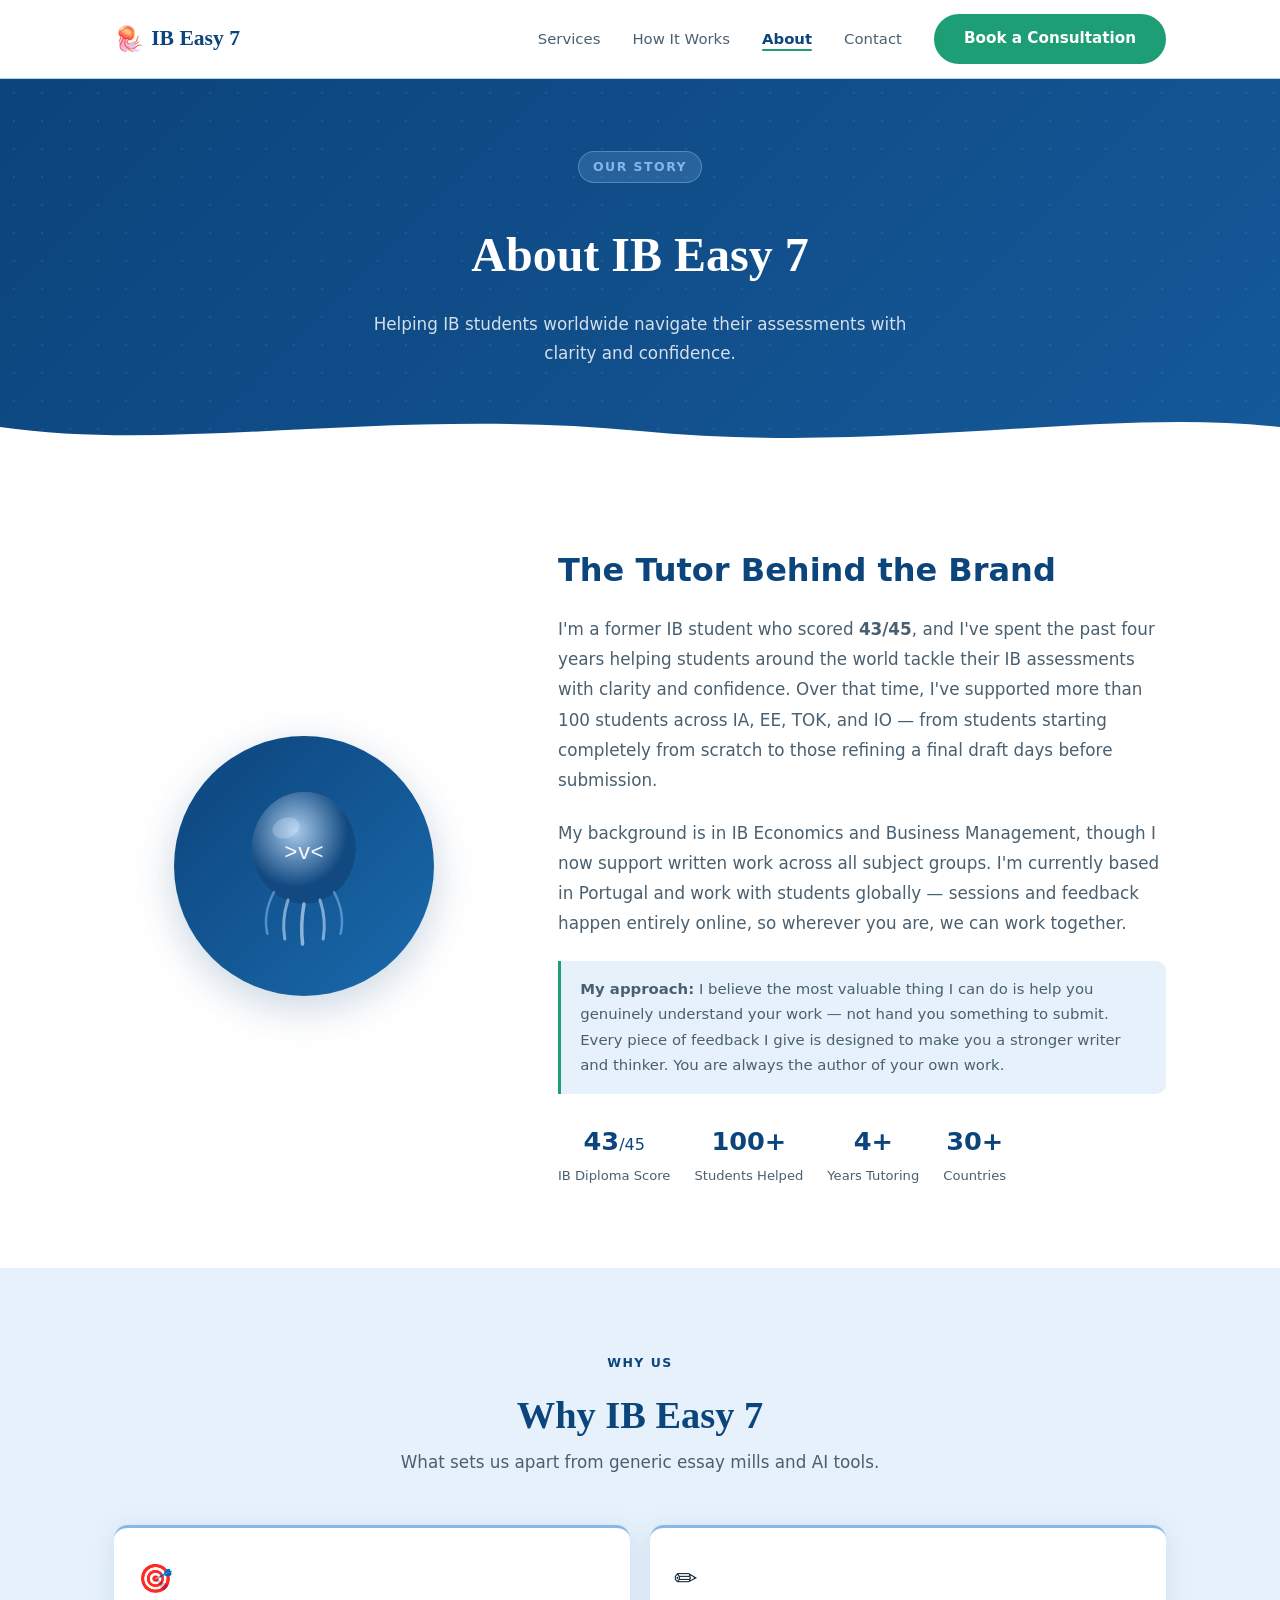
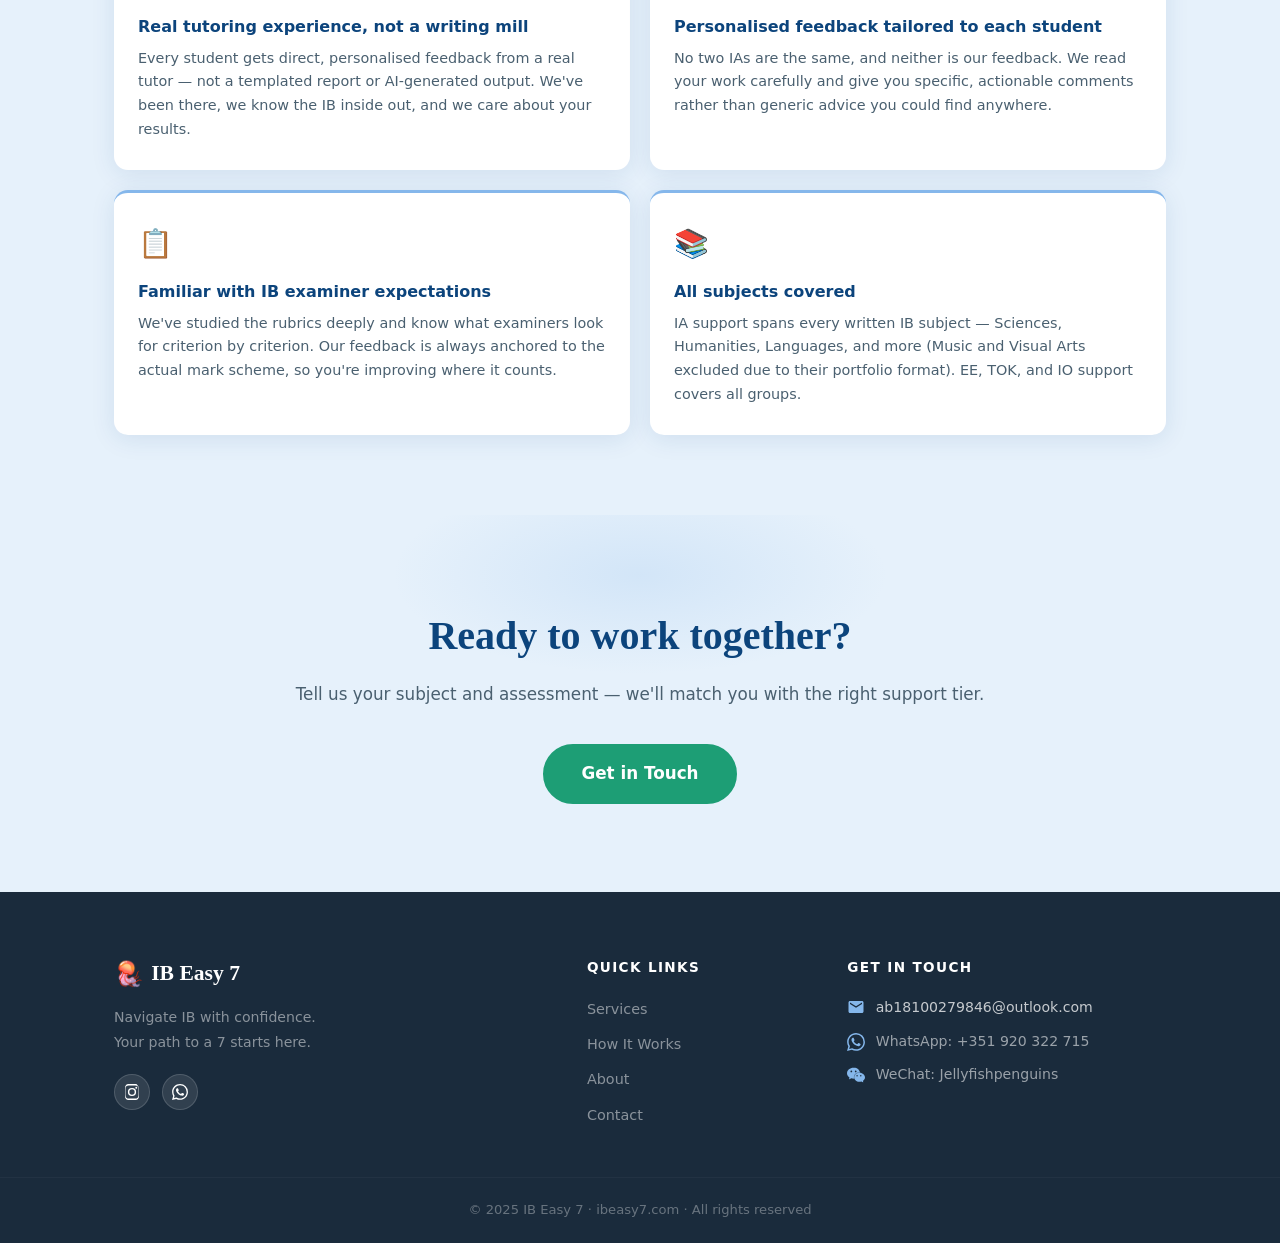
==== about.html @ 67f8b395 "Add About and Contact pages with real contact details across all pages - Create about.html: animated" ====
<!DOCTYPE html>
<html lang="en">
<head>
  <meta charset="UTF-8" />
  <meta name="viewport" content="width=device-width, initial-scale=1.0" />
  <meta name="description" content="About IB Easy 7 — meet the tutor behind the brand. 4+ years of IB tutoring experience, 100+ students helped, based in Portugal, working globally." />
  <title>About — IB Easy 7</title>
  <link rel="stylesheet" href="css/style.css" />
</head>
<body>

  <!-- NAVBAR -->
  <nav class="navbar" aria-label="Main navigation">
    <div class="container nav-inner">
      <a href="index.html" class="logo" aria-label="IB Easy 7 home">
        <span class="logo-jelly" aria-hidden="true">🪼</span>
        IB Easy 7
      </a>
      <button class="nav-toggle" aria-label="Toggle navigation" aria-expanded="false">
        <span></span><span></span><span></span>
      </button>
      <ul class="nav-links" role="list">
        <li><a href="services.html">Services</a></li>
        <li><a href="index.html#how-it-works">How It Works</a></li>
        <li><a href="about.html" class="nav-active" aria-current="page">About</a></li>
        <li><a href="contact.html">Contact</a></li>
        <li><a href="contact.html" class="btn btn-primary">Book a Consultation</a></li>
      </ul>
    </div>
  </nav>


  <!-- PAGE HERO -->
  <section class="page-hero">
    <div class="container">
      <span class="hero-eyebrow">Our Story</span>
      <h1>About IB Easy 7</h1>
      <p class="page-hero-sub">Helping IB students worldwide navigate their assessments with clarity and confidence.</p>
    </div>
    <div class="wave-divider" aria-hidden="true">
      <div class="wave-track wave-track-1">
        <svg viewBox="0 0 2880 60" preserveAspectRatio="none" xmlns="http://www.w3.org/2000/svg">
          <path d="M0,30 C240,55 480,5 720,30 C960,55 1200,5 1440,30 C1680,55 1920,5 2160,30 C2400,55 2640,5 2880,30 L2880,60 L0,60 Z"
                fill="rgba(255,255,255,0.45)"/>
        </svg>
      </div>
      <div class="wave-track wave-track-2">
        <svg viewBox="0 0 2880 60" preserveAspectRatio="none" xmlns="http://www.w3.org/2000/svg">
          <path d="M0,22 C200,48 440,2 720,26 C1000,50 1240,2 1440,22 C1640,44 1880,2 2160,26 C2440,50 2680,2 2880,22 L2880,60 L0,60 Z"
                fill="#ffffff"/>
        </svg>
      </div>
    </div>
  </section>


  <main>

    <!-- INTRO -->
    <section class="about-intro" aria-labelledby="intro-heading">
      <div class="container about-intro-inner">

        <!-- Mascot visual -->
        <div class="about-mascot">
          <div class="mascot-frame" aria-hidden="true">
            <svg viewBox="0 0 160 180" xmlns="http://www.w3.org/2000/svg" width="160" height="180">
              <!-- Bell -->
              <ellipse cx="80" cy="72" rx="52" ry="56" fill="rgba(255,255,255,0.18)"/>
              <ellipse cx="80" cy="72" rx="52" ry="56" fill="url(#jbg)" opacity="0.9"/>
              <defs>
                <radialGradient id="jbg" cx="42%" cy="35%">
                  <stop offset="0%" stop-color="#B5D4F4"/>
                  <stop offset="100%" stop-color="#0C447C"/>
                </radialGradient>
              </defs>
              <!-- Shimmer -->
              <ellipse cx="62" cy="52" rx="14" ry="10" fill="rgba(255,255,255,0.22)" transform="rotate(-20,62,52)"/>
              <!-- Face: >v< -->
              <text x="80" y="83" text-anchor="middle" font-size="22" font-family="monospace" fill="white" opacity="0.95">&gt;v&lt;</text>
              <!-- Tentacles group -->
              <g opacity="0.82">
                <!-- Centre -->
                <path d="M80,128 Q78,148 82,168" stroke="rgba(181,212,244,0.9)" stroke-width="3.5" fill="none" stroke-linecap="round">
                  <animateTransform attributeName="transform" type="rotate" values="-6 80 128;6 80 128;-6 80 128" dur="3.2s" repeatCount="indefinite"/>
                </path>
                <!-- Left inner -->
                <path d="M64,124 Q58,144 62,163" stroke="rgba(181,212,244,0.8)" stroke-width="3" fill="none" stroke-linecap="round">
                  <animateTransform attributeName="transform" type="rotate" values="-8 64 124;5 64 124;-8 64 124" dur="2.8s" repeatCount="indefinite"/>
                </path>
                <!-- Left outer -->
                <path d="M50,116 Q40,138 46,158" stroke="rgba(133,183,235,0.7)" stroke-width="2.5" fill="none" stroke-linecap="round">
                  <animateTransform attributeName="transform" type="rotate" values="-10 50 116;4 50 116;-10 50 116" dur="3.6s" repeatCount="indefinite"/>
                </path>
                <!-- Right inner -->
                <path d="M96,124 Q102,144 98,163" stroke="rgba(181,212,244,0.8)" stroke-width="3" fill="none" stroke-linecap="round">
                  <animateTransform attributeName="transform" type="rotate" values="8 96 124;-5 96 124;8 96 124" dur="2.8s" repeatCount="indefinite"/>
                </path>
                <!-- Right outer -->
                <path d="M110,116 Q120,138 114,158" stroke="rgba(133,183,235,0.7)" stroke-width="2.5" fill="none" stroke-linecap="round">
                  <animateTransform attributeName="transform" type="rotate" values="10 110 116;-4 110 116;10 110 116" dur="3.6s" repeatCount="indefinite"/>
                </path>
              </g>
            </svg>
          </div>
        </div>

        <!-- Text side -->
        <div class="about-text">
          <h2 id="intro-heading">The Tutor Behind the Brand</h2>
          <p class="lead-text">
            I'm a former IB student who scored <strong>43/45</strong>, and I've spent the past four years helping students
            around the world tackle their IB assessments with clarity and confidence. Over that time, I've supported
            more than 100 students across IA, EE, TOK, and IO — from students starting completely from scratch to
            those refining a final draft days before submission.
          </p>
          <p class="lead-text">
            My background is in IB Economics and Business Management, though I now support written work across all
            subject groups. I'm currently based in Portugal and work with students globally — sessions and feedback
            happen entirely online, so wherever you are, we can work together.
          </p>
          <div class="integrity-callout">
            <strong>My approach:</strong> I believe the most valuable thing I can do is help you genuinely
            understand your work — not hand you something to submit. Every piece of feedback I give is designed
            to make you a stronger writer and thinker. You are always the author of your own work.
          </div>

          <div class="about-stats-row">
            <div class="about-stat">
              <span class="about-stat-num">43<span style="font-size:1rem;font-weight:500;">/45</span></span>
              <span class="about-stat-label">IB Diploma Score</span>
            </div>
            <div class="about-stat">
              <span class="about-stat-num">100+</span>
              <span class="about-stat-label">Students Helped</span>
            </div>
            <div class="about-stat">
              <span class="about-stat-num">4+</span>
              <span class="about-stat-label">Years Tutoring</span>
            </div>
            <div class="about-stat">
              <span class="about-stat-num">30+</span>
              <span class="about-stat-label">Countries</span>
            </div>
          </div>
        </div>

      </div>
    </section>


    <!-- WHY IB EASY 7 -->
    <section class="about-values" aria-labelledby="values-heading">
      <div class="container">
        <div class="section-header">
          <span class="section-tag">Why Us</span>
          <h2 class="section-title" id="values-heading">Why IB Easy 7</h2>
          <p class="section-sub">What sets us apart from generic essay mills and AI tools.</p>
        </div>

        <div class="value-cards">

          <div class="value-card">
            <span class="value-card-icon" aria-hidden="true">🎯</span>
            <h3>Real tutoring experience, not a writing mill</h3>
            <p>Every student gets direct, personalised feedback from a real tutor — not a templated report or
               AI-generated output. We've been there, we know the IB inside out, and we care about your results.</p>
          </div>

          <div class="value-card">
            <span class="value-card-icon" aria-hidden="true">✏️</span>
            <h3>Personalised feedback tailored to each student</h3>
            <p>No two IAs are the same, and neither is our feedback. We read your work carefully and give you
               specific, actionable comments rather than generic advice you could find anywhere.</p>
          </div>

          <div class="value-card">
            <span class="value-card-icon" aria-hidden="true">📋</span>
            <h3>Familiar with IB examiner expectations</h3>
            <p>We've studied the rubrics deeply and know what examiners look for criterion by criterion.
               Our feedback is always anchored to the actual mark scheme, so you're improving where it counts.</p>
          </div>

          <div class="value-card">
            <span class="value-card-icon" aria-hidden="true">📚</span>
            <h3>All subjects covered</h3>
            <p>IA support spans every written IB subject — Sciences, Humanities, Languages, and more (Music and
               Visual Arts excluded due to their portfolio format). EE, TOK, and IO support covers all groups.</p>
          </div>

        </div>
      </div>
    </section>


    <!-- CTA -->
    <section class="cta-section" aria-labelledby="cta-about-heading">
      <div class="container cta-inner">
        <h2 id="cta-about-heading">Ready to work together?</h2>
        <p>Tell us your subject and assessment — we'll match you with the right support tier.</p>
        <a href="contact.html" class="btn btn-primary btn-lg">Get in Touch</a>
      </div>
    </section>

  </main>


  <!-- FOOTER -->
  <footer class="footer" aria-label="Footer">
    <div class="footer-main">
      <div class="container footer-inner">

        <div class="footer-brand">
          <a href="index.html" class="logo">
            <span class="logo-jelly" aria-hidden="true">🪼</span> IB Easy 7
          </a>
          <p>Navigate IB with confidence.<br>Your path to a 7 starts here.</p>
          <div class="social-links" aria-label="Social media links">
            <a href="https://instagram.com/ibeasy7" class="social-link" aria-label="Instagram" target="_blank" rel="noopener">
              <svg viewBox="0 0 24 24" xmlns="http://www.w3.org/2000/svg" aria-hidden="true"><path d="M12 2.163c3.204 0 3.584.012 4.85.07 1.366.062 2.633.326 3.608 1.301.975.975 1.24 2.242 1.301 3.608.058 1.265.069 1.645.069 4.849s-.012 3.584-.07 4.85c-.062 1.366-.326 2.633-1.301 3.608-.975.975-2.242 1.24-3.608 1.301-1.265.058-1.645.069-4.849.069s-3.584-.012-4.85-.07c-1.366-.062-2.633-.326-3.608-1.301-.975-.975-1.24-2.242-1.301-3.608C2.175 15.584 2.163 15.204 2.163 12s.012-3.584.07-4.85c.062-1.366.326-2.633 1.301-3.608C4.509 2.567 5.776 2.302 7.142 2.24 8.408 2.182 8.788 2.163 12 2.163zm0-2.163c-3.259 0-3.667.014-4.947.072-1.52.069-2.877.385-3.98 1.487C1.97 2.661 1.654 4.018 1.585 5.538 1.527 6.818 1.513 7.226 1.513 12s.014 5.182.072 6.462c.069 1.52.385 2.877 1.487 3.98 1.103 1.102 2.46 1.418 3.98 1.487 1.28.058 1.688.072 4.948.072s3.667-.014 4.947-.072c1.52-.069 2.877-.385 3.98-1.487 1.102-1.103 1.418-2.46 1.487-3.98.058-1.28.072-1.688.072-4.948s-.014-5.182-.072-6.462c-.069-1.52-.385-2.877-1.487-3.98C19.824.457 18.467.141 16.947.072 15.667.014 15.259 0 12 0zm0 5.838a6.162 6.162 0 1 0 0 12.324 6.162 6.162 0 0 0 0-12.324zM12 16a4 4 0 1 1 0-8 4 4 0 0 1 0 8zm6.406-11.845a1.44 1.44 0 1 0 0 2.881 1.44 1.44 0 0 0 0-2.881z"/></svg>
            </a>
            <a href="https://wa.me/351920322715" class="social-link" aria-label="WhatsApp" target="_blank" rel="noopener">
              <svg viewBox="0 0 24 24" xmlns="http://www.w3.org/2000/svg" aria-hidden="true"><path d="M17.472 14.382c-.297-.149-1.758-.867-2.03-.967-.273-.099-.471-.148-.67.15-.197.297-.767.966-.94 1.164-.173.199-.347.223-.644.075-.297-.15-1.255-.463-2.39-1.475-.883-.788-1.48-1.761-1.653-2.059-.173-.297-.018-.458.13-.606.134-.133.298-.347.446-.52.149-.174.198-.298.298-.497.099-.198.05-.371-.025-.52-.075-.149-.669-1.612-.916-2.207-.242-.579-.487-.5-.669-.51-.173-.008-.371-.01-.57-.01-.198 0-.52.074-.792.372-.272.297-1.04 1.016-1.04 2.479 0 1.462 1.065 2.875 1.213 3.074.149.198 2.096 3.2 5.077 4.487.709.306 1.262.489 1.694.625.712.227 1.36.195 1.871.118.571-.085 1.758-.719 2.006-1.413.248-.694.248-1.289.173-1.413-.074-.124-.272-.198-.57-.347m-5.421 7.403h-.004a9.87 9.87 0 0 1-5.031-1.378l-.361-.214-3.741.982.998-3.648-.235-.374a9.86 9.86 0 0 1-1.51-5.26c.001-5.45 4.436-9.884 9.888-9.884 2.64 0 5.122 1.03 6.988 2.898a9.825 9.825 0 0 1 2.893 6.994c-.003 5.45-4.437 9.884-9.885 9.884m8.413-18.297A11.815 11.815 0 0 0 12.05 0C5.495 0 .16 5.335.157 11.892c0 2.096.547 4.142 1.588 5.945L.057 24l6.305-1.654a11.882 11.882 0 0 0 5.683 1.448h.005c6.554 0 11.89-5.335 11.893-11.893a11.821 11.821 0 0 0-3.48-8.413z"/></svg>
            </a>
          </div>
        </div>

        <div class="footer-col">
          <h4>Quick Links</h4>
          <ul class="footer-links-col">
            <li><a href="services.html">Services</a></li>
            <li><a href="index.html#how-it-works">How It Works</a></li>
            <li><a href="about.html">About</a></li>
            <li><a href="contact.html">Contact</a></li>
          </ul>
        </div>

        <div class="footer-col">
          <h4>Get in Touch</h4>
          <ul class="contact-list">
            <li>
              <svg viewBox="0 0 24 24" xmlns="http://www.w3.org/2000/svg" aria-hidden="true"><path d="M20 4H4c-1.1 0-2 .9-2 2v12c0 1.1.9 2 2 2h16c1.1 0 2-.9 2-2V6c0-1.1-.9-2-2-2zm0 4l-8 5-8-5V6l8 5 8-5v2z"/></svg>
              <a href="mailto:ab18100279846@outlook.com" style="color:inherit">ab18100279846@outlook.com</a>
            </li>
            <li>
              <svg viewBox="0 0 24 24" xmlns="http://www.w3.org/2000/svg" aria-hidden="true"><path d="M17.472 14.382c-.297-.149-1.758-.867-2.03-.967-.273-.099-.471-.148-.67.15-.197.297-.767.966-.94 1.164-.173.199-.347.223-.644.075-.297-.15-1.255-.463-2.39-1.475-.883-.788-1.48-1.761-1.653-2.059-.173-.297-.018-.458.13-.606.134-.133.298-.347.446-.52.149-.174.198-.298.298-.497.099-.198.05-.371-.025-.52-.075-.149-.669-1.612-.916-2.207-.242-.579-.487-.5-.669-.51-.173-.008-.371-.01-.57-.01-.198 0-.52.074-.792.372-.272.297-1.04 1.016-1.04 2.479 0 1.462 1.065 2.875 1.213 3.074.149.198 2.096 3.2 5.077 4.487.709.306 1.262.489 1.694.625.712.227 1.36.195 1.871.118.571-.085 1.758-.719 2.006-1.413.248-.694.248-1.289.173-1.413-.074-.124-.272-.198-.57-.347m-5.421 7.403h-.004a9.87 9.87 0 0 1-5.031-1.378l-.361-.214-3.741.982.998-3.648-.235-.374a9.86 9.86 0 0 1-1.51-5.26c.001-5.45 4.436-9.884 9.888-9.884 2.64 0 5.122 1.03 6.988 2.898a9.825 9.825 0 0 1 2.893 6.994c-.003 5.45-4.437 9.884-9.885 9.884m8.413-18.297A11.815 11.815 0 0 0 12.05 0C5.495 0 .16 5.335.157 11.892c0 2.096.547 4.142 1.588 5.945L.057 24l6.305-1.654a11.882 11.882 0 0 0 5.683 1.448h.005c6.554 0 11.89-5.335 11.893-11.893a11.821 11.821 0 0 0-3.48-8.413z"/></svg>
              <span>WhatsApp: +351 920 322 715</span>
            </li>
            <li>
              <svg viewBox="0 0 24 24" xmlns="http://www.w3.org/2000/svg" aria-hidden="true"><path d="M8.691 2.188C3.891 2.188 0 5.476 0 9.53c0 2.212 1.17 4.203 3.002 5.55a.59.59 0 0 1 .213.665l-.39 1.48c-.019.07-.048.141-.048.213 0 .163.13.295.29.295a.326.326 0 0 0 .167-.054l1.903-1.114a.864.864 0 0 1 .717-.098 10.16 10.16 0 0 0 2.837.403c.276 0 .543-.027.811-.05-.857-2.578.157-4.972 1.932-6.446 1.703-1.415 3.882-1.98 5.853-1.838-.576-3.583-3.874-6.348-7.596-6.348zM5.785 5.991c.642 0 1.162.529 1.162 1.18a1.17 1.17 0 0 1-1.162 1.178A1.17 1.17 0 0 1 4.623 7.17c0-.651.52-1.18 1.162-1.18zm5.813 0c.642 0 1.162.529 1.162 1.18a1.17 1.17 0 0 1-1.162 1.178 1.17 1.17 0 0 1-1.162-1.178c0-.651.52-1.18 1.162-1.18zm5.34 2.867c-1.797-.052-3.746.512-5.28 1.786-1.72 1.428-2.687 3.72-1.78 6.22.942 2.453 3.666 4.229 6.884 4.229.826 0 1.622-.12 2.361-.336a.722.722 0 0 1 .598.082l1.584.926a.272.272 0 0 0 .14.047c.134 0 .24-.111.24-.247 0-.06-.023-.12-.038-.177l-.327-1.233a.49.49 0 0 1 .177-.554C22.888 18.345 24 16.865 24 15.2c0-3.261-2.956-6.274-7.062-6.342zm-3.502 3.18c.535 0 .969.44.969.982a.976.976 0 0 1-.969.983.976.976 0 0 1-.969-.983c0-.542.434-.982.969-.982zm4.943 0c.535 0 .969.44.969.982a.976.976 0 0 1-.969.983.976.976 0 0 1-.969-.983c0-.542.434-.982.969-.982z"/></svg>
              <span>WeChat: Jellyfishpenguins</span>
            </li>
          </ul>
        </div>

      </div>
    </div>
    <div class="footer-bottom">
      <div class="container">
        <p>&copy; 2025 IB Easy 7 &middot; ibeasy7.com &middot; All rights reserved</p>
      </div>
    </div>
  </footer>

  <script>
    const toggle   = document.querySelector('.nav-toggle');
    const navLinks = document.querySelector('.nav-links');
    toggle.addEventListener('click', () => {
      const open = navLinks.classList.toggle('open');
      toggle.classList.toggle('open', open);
      toggle.setAttribute('aria-expanded', open);
    });
    navLinks.querySelectorAll('a').forEach(a => {
      a.addEventListener('click', () => {
        navLinks.classList.remove('open');
        toggle.classList.remove('open');
        toggle.setAttribute('aria-expanded', 'false');
      });
    });
  </script>

</body>
</html>
---- css/style.css ----
/* =====================================================
   IB Easy 7 — Main Stylesheet
   ===================================================== */

/* --- CSS Variables --- */
:root {
  --deep-blue:   #0C447C;
  --sky-blue:    #85B7EB;
  --light-blue:  #B5D4F4;
  --pearl-white: #E6F1FB;
  --mint-green:  #1D9E75;
  --mint-dark:   #178a64;
  --white:       #ffffff;
  --text-dark:   #1a2b3c;
  --text-mid:    #4a6070;
  --text-light:  #7a95a8;

  --font-serif: Georgia, 'Times New Roman', serif;
  --font-sans:  'Segoe UI', system-ui, -apple-system, sans-serif;

  --radius-sm: 8px;
  --radius:    14px;
  --radius-lg: 20px;
  --shadow:    0 4px 24px rgba(12, 68, 124, 0.10);
  --shadow-lg: 0 8px 40px rgba(12, 68, 124, 0.18);
  --transition: all 0.3s ease;
}

/* --- Reset & Base --- */
*, *::before, *::after { box-sizing: border-box; margin: 0; padding: 0; }
html  { scroll-behavior: smooth; }
body  { font-family: var(--font-sans); color: var(--text-dark); background: var(--white); line-height: 1.65; }
ul    { list-style: none; }
a     { text-decoration: none; color: inherit; }
img   { max-width: 100%; display: block; }

/* --- Container --- */
.container {
  max-width: 1100px;
  margin: 0 auto;
  padding: 0 1.5rem;
}

/* =====================================================
   BUTTONS
   ===================================================== */
.btn {
  display: inline-block;
  padding: 0.75rem 1.75rem;
  border-radius: 50px;
  font-weight: 600;
  font-size: 0.95rem;
  cursor: pointer;
  transition: var(--transition);
  border: 2px solid transparent;
  line-height: 1.4;
}
.btn-primary {
  background: var(--mint-green);
  color: var(--white);
  border-color: var(--mint-green);
}
.btn-primary:hover {
  background: var(--mint-dark);
  border-color: var(--mint-dark);
  transform: translateY(-2px);
  box-shadow: 0 6px 24px rgba(29, 158, 117, 0.38);
}
.btn-outline-white {
  background: transparent;
  color: var(--white);
  border-color: rgba(255,255,255,0.65);
}
.btn-outline-white:hover {
  background: rgba(255,255,255,0.12);
  border-color: var(--white);
  transform: translateY(-2px);
}
.btn-white {
  background: var(--white);
  color: var(--deep-blue);
  border-color: var(--white);
}
.btn-white:hover {
  background: var(--pearl-white);
  transform: translateY(-2px);
  box-shadow: 0 6px 20px rgba(0,0,0,0.12);
}
.btn-lg { padding: 1rem 2.25rem; font-size: 1.05rem; }

/* =====================================================
   SECTION SHARED
   ===================================================== */
.section-tag {
  display: inline-block;
  background: var(--pearl-white);
  color: var(--deep-blue);
  font-size: 0.78rem;
  font-weight: 700;
  letter-spacing: 0.12em;
  text-transform: uppercase;
  padding: 0.3rem 0.9rem;
  border-radius: 50px;
  margin-bottom: 0.75rem;
}
.section-title {
  font-family: var(--font-serif);
  font-size: clamp(1.7rem, 3.5vw, 2.4rem);
  color: var(--deep-blue);
  text-align: center;
  margin-bottom: 0.6rem;
  line-height: 1.25;
}
.section-sub {
  text-align: center;
  color: var(--text-mid);
  font-size: 1.05rem;
  max-width: 580px;
  margin: 0 auto 3rem;
  line-height: 1.7;
}
.section-header { text-align: center; margin-bottom: 0.5rem; }

/* =====================================================
   NAVBAR
   ===================================================== */
.navbar {
  position: sticky;
  top: 0;
  z-index: 1000;
  background: rgba(255, 255, 255, 0.96);
  backdrop-filter: blur(12px);
  -webkit-backdrop-filter: blur(12px);
  border-bottom: 1px solid var(--light-blue);
  padding: 0.9rem 0;
}
.nav-inner {
  display: flex;
  align-items: center;
  justify-content: space-between;
  gap: 1rem;
  position: relative;
}
.logo {
  display: flex;
  align-items: center;
  gap: 0.45rem;
  font-family: var(--font-serif);
  font-size: 1.35rem;
  font-weight: 700;
  color: var(--deep-blue);
  white-space: nowrap;
  flex-shrink: 0;
}
.logo-jelly { font-size: 1.5rem; line-height: 1; }
.nav-links {
  display: flex;
  align-items: center;
  gap: 2rem;
}
.nav-links a:not(.btn) {
  color: var(--text-mid);
  font-size: 0.93rem;
  font-weight: 500;
  transition: color 0.2s;
  white-space: nowrap;
}
.nav-links a:not(.btn):hover { color: var(--deep-blue); }
.nav-toggle {
  display: none;
  flex-direction: column;
  gap: 5px;
  background: none;
  border: none;
  cursor: pointer;
  padding: 4px;
  flex-shrink: 0;
}
.nav-toggle span {
  display: block;
  width: 24px;
  height: 2px;
  background: var(--deep-blue);
  border-radius: 2px;
  transition: var(--transition);
}
.nav-toggle.open span:nth-child(1) { transform: translateY(7px) rotate(45deg); }
.nav-toggle.open span:nth-child(2) { opacity: 0; }
.nav-toggle.open span:nth-child(3) { transform: translateY(-7px) rotate(-45deg); }

/* =====================================================
   HERO
   ===================================================== */
.hero {
  position: relative;
  background: linear-gradient(135deg, var(--deep-blue) 0%, #155999 55%, #1a6bbf 100%);
  color: var(--white);
  overflow: hidden;
  padding: 5rem 0 6.5rem;
  min-height: 88vh;
  display: flex;
  flex-direction: column;
  justify-content: center;
}
.hero-inner {
  display: flex;
  align-items: center;
  justify-content: space-between;
  gap: 2rem;
  position: relative;
  z-index: 2;
}
.hero-text {
  flex: 1;
  max-width: 560px;
}
.hero-eyebrow {
  display: inline-block;
  background: rgba(133, 183, 235, 0.2);
  border: 1px solid rgba(133, 183, 235, 0.45);
  color: var(--sky-blue);
  font-size: 0.78rem;
  font-weight: 700;
  letter-spacing: 0.12em;
  text-transform: uppercase;
  padding: 0.3rem 0.9rem;
  border-radius: 50px;
  margin-bottom: 1.25rem;
}
.hero-text h1 {
  font-family: var(--font-serif);
  font-size: clamp(2rem, 5vw, 3.25rem);
  line-height: 1.18;
  margin-bottom: 1.25rem;
}
.hero-text h1 .accent { color: var(--sky-blue); }
.hero-sub {
  font-size: 1.1rem;
  opacity: 0.85;
  margin-bottom: 2.25rem;
  line-height: 1.75;
  max-width: 480px;
}
.hero-ctas { display: flex; gap: 1rem; flex-wrap: wrap; }

/* --- Hero background dot-grid overlay --- */
.hero::before {
  content: '';
  position: absolute;
  inset: 0;
  background-image: radial-gradient(rgba(133, 183, 235, 0.13) 1px, transparent 1px);
  background-size: 28px 28px;
  z-index: 1;
  pointer-events: none;
}

/* --- Achievement cards (hero-visual right side) --- */
.hero-visual {
  flex: 0 0 320px;
  display: flex;
  align-items: center;
  justify-content: center;
  position: relative;
}

.score-cluster {
  position: relative;
  width: 310px;
  height: 350px;
}

.pro-card {
  position: absolute;
  background: rgba(255, 255, 255, 0.09);
  backdrop-filter: blur(18px);
  -webkit-backdrop-filter: blur(18px);
  border: 1px solid rgba(255, 255, 255, 0.18);
  border-radius: 18px;
  padding: 1.2rem 1.5rem;
  color: var(--white);
  box-shadow: 0 8px 32px rgba(0, 0, 0, 0.18);
}

/* Main diploma card — top right */
.card-main {
  top: 0; right: 0;
  width: 240px;
  animation: cardFloat 4.8s ease-in-out infinite;
}
/* IA card — middle left, overlapping */
.card-ia {
  top: 148px; left: 0;
  width: 228px;
  display: flex;
  align-items: center;
  gap: 0.8rem;
  animation: cardFloat 5.6s ease-in-out infinite;
  animation-delay: -1.4s;
}
/* EE card — bottom right */
.card-ee {
  bottom: 0; right: 12px;
  width: 198px;
  animation: cardFloat 4.2s ease-in-out infinite;
  animation-delay: -2.8s;
}

@keyframes cardFloat {
  0%, 100% { transform: translateY(0px); }
  50%       { transform: translateY(-9px); }
}

/* Card inner elements */
.pc-eyebrow {
  font-size: 0.7rem;
  font-weight: 700;
  letter-spacing: 0.12em;
  text-transform: uppercase;
  opacity: 0.58;
  margin: 0 0 0.4rem;
}
.pc-score-row {
  display: flex;
  align-items: baseline;
  gap: 0.1rem;
  margin-bottom: 0.85rem;
}
.pc-num {
  font-family: var(--font-serif);
  font-size: 2.9rem;
  font-weight: 700;
  line-height: 1;
  color: var(--sky-blue);
}
.pc-denom { font-size: 1rem; opacity: 0.55; }

.subj-pills { display: flex; flex-wrap: wrap; gap: 0.3rem; }
.subj-pill {
  font-size: 0.68rem;
  background: rgba(255, 255, 255, 0.10);
  border: 1px solid rgba(255, 255, 255, 0.14);
  border-radius: 50px;
  padding: 0.18rem 0.55rem;
  white-space: nowrap;
}
.subj-pill b { color: var(--mint-green); font-weight: 700; }

.pc-check {
  width: 36px; height: 36px;
  border-radius: 50%;
  background: rgba(29, 158, 117, 0.22);
  border: 1px solid rgba(29, 158, 117, 0.45);
  color: var(--mint-green);
  font-size: 1.1rem;
  display: flex; align-items: center; justify-content: center;
  flex-shrink: 0;
}
.pc-detail {
  font-size: 0.82rem;
  opacity: 0.82;
  margin: 0;
}
.pc-detail b { color: var(--mint-green); }

.pc-ee-score {
  font-size: 1.15rem;
  font-weight: 600;
  margin: 0.15rem 0 0;
  letter-spacing: 0.02em;
}
.pc-bonus {
  color: var(--mint-green);
  font-size: 1.05rem;
  font-weight: 700;
}

/* --- Bubbles --- */
.bubbles {
  position: absolute;
  inset: 0;
  pointer-events: none;
  overflow: hidden;
  z-index: 1;
}
.bubble {
  position: absolute;
  border-radius: 50%;
  background: rgba(255, 255, 255, 0.06);
  border: 1px solid rgba(255, 255, 255, 0.13);
  animation: rise linear infinite;
}
@keyframes rise {
  0%   { transform: translateY(0) scale(1);   opacity: 0;   }
  10%  { opacity: 0.7; }
  90%  { opacity: 0.4; }
  100% { transform: translateY(-110vh) scale(0.7); opacity: 0; }
}

/* --- Wave divider (animated) --- */
.wave-divider {
  position: absolute;
  bottom: -1px;
  left: 0; right: 0;
  z-index: 3;
  overflow: hidden;
  height: 96px;
}
/* Each track is 200% wide and contains 2 wave cycles → slides -50% = seamless loop */
.wave-track {
  position: absolute;
  bottom: 0;
  width: 200%;
  height: 100%;
}
.wave-track svg { width: 100%; height: 100%; display: block; }
.wave-track-1 { animation: waveSlide1 13s linear infinite; }
.wave-track-2 { animation: waveSlide2 19s linear infinite; }
@keyframes waveSlide1 {
  0%   { transform: translateX(0); }
  100% { transform: translateX(-50%); }
}
@keyframes waveSlide2 {
  0%   { transform: translateX(-25%); }
  100% { transform: translateX(25%); }
}

/* =====================================================
   SERVICES
   ===================================================== */
.services {
  background: var(--pearl-white);
  padding: 5.5rem 0 5rem;
}
.cards-grid {
  display: grid;
  grid-template-columns: repeat(auto-fit, minmax(230px, 1fr));
  gap: 1.5rem;
}
.card {
  background: var(--white);
  border-radius: var(--radius);
  padding: 2.25rem 1.75rem;
  box-shadow: var(--shadow);
  transition: var(--transition);
  border-top: 4px solid var(--sky-blue);
  text-align: center;
  position: relative;
  overflow: hidden;
}
.card::after {
  content: '';
  position: absolute;
  bottom: 0; left: 0; right: 0;
  height: 3px;
  background: var(--mint-green);
  transform: scaleX(0);
  transition: transform 0.3s ease;
  transform-origin: left;
}
.card:hover { transform: translateY(-7px); box-shadow: var(--shadow-lg); border-top-color: var(--mint-green); }
.card:hover::after { transform: scaleX(1); }
.card-icon {
  width: 58px; height: 58px;
  border-radius: 50%;
  background: var(--pearl-white);
  display: flex;
  align-items: center;
  justify-content: center;
  font-size: 1.6rem;
  margin: 0 auto 1.1rem;
}
.card h3 {
  font-family: var(--font-serif);
  font-size: 1.2rem;
  color: var(--deep-blue);
  margin-bottom: 0.6rem;
}
.card p { color: var(--text-mid); font-size: 0.9rem; line-height: 1.65; }
.card-badge {
  display: inline-block;
  margin-top: 0.85rem;
  font-size: 0.72rem;
  font-weight: 700;
  letter-spacing: 0.08em;
  text-transform: uppercase;
  color: var(--mint-green);
  background: rgba(29, 158, 117, 0.1);
  padding: 0.2rem 0.65rem;
  border-radius: 50px;
}

/* =====================================================
   HOW IT WORKS
   ===================================================== */
.how-it-works {
  padding: 5.5rem 0 5rem;
  background: var(--white);
}
.steps {
  display: flex;
  align-items: flex-start;
  justify-content: center;
  position: relative;
}
/* horizontal line behind steps */
.steps::before {
  content: '';
  position: absolute;
  top: 38px;
  left: calc(50% - 280px);
  right: calc(50% - 280px);
  height: 2px;
  background: linear-gradient(to right, var(--sky-blue), var(--light-blue), var(--sky-blue));
  z-index: 0;
}
.step {
  flex: 1;
  max-width: 300px;
  text-align: center;
  padding: 0 1.25rem;
  position: relative;
  z-index: 1;
}
.step-number {
  width: 76px; height: 76px;
  border-radius: 50%;
  background: var(--deep-blue);
  color: var(--white);
  font-size: 1.35rem;
  font-weight: 700;
  font-family: var(--font-serif);
  display: flex;
  align-items: center;
  justify-content: center;
  margin: 0 auto 1.25rem;
  box-shadow: 0 4px 18px rgba(12, 68, 124, 0.3);
  position: relative;
  transition: var(--transition);
}
.step:hover .step-number {
  background: var(--mint-green);
  box-shadow: 0 6px 22px rgba(29, 158, 117, 0.4);
  transform: scale(1.06);
}
.step h3 {
  font-family: var(--font-serif);
  font-size: 1.15rem;
  color: var(--deep-blue);
  margin-bottom: 0.55rem;
}
.step p { color: var(--text-mid); font-size: 0.9rem; line-height: 1.65; }

/* =====================================================
   WHY CHOOSE US
   ===================================================== */
.why-us {
  padding: 5.5rem 0 5rem;
  background: linear-gradient(135deg, var(--deep-blue) 0%, #1056a0 100%);
  position: relative;
  overflow: hidden;
}
.why-us::before {
  content: '';
  position: absolute;
  top: -80px; right: -80px;
  width: 350px; height: 350px;
  border-radius: 50%;
  background: rgba(133, 183, 235, 0.08);
}
.why-us::after {
  content: '';
  position: absolute;
  bottom: -60px; left: -60px;
  width: 280px; height: 280px;
  border-radius: 50%;
  background: rgba(29, 158, 117, 0.07);
}
.why-us .section-tag   { background: rgba(255,255,255,0.1); color: var(--sky-blue); border: 1px solid rgba(133,183,235,0.35); }
.why-us .section-title { color: var(--white); }
.why-us .section-sub   { color: rgba(255,255,255,0.75); }
.stats-grid {
  display: grid;
  grid-template-columns: repeat(auto-fit, minmax(200px, 1fr));
  gap: 1.5rem;
  position: relative;
  z-index: 1;
}
.stat-card {
  background: rgba(255, 255, 255, 0.08);
  border: 1px solid rgba(255, 255, 255, 0.15);
  border-radius: var(--radius);
  padding: 2.25rem 1.5rem;
  text-align: center;
  backdrop-filter: blur(6px);
  transition: var(--transition);
}
.stat-card:hover {
  background: rgba(255, 255, 255, 0.15);
  transform: translateY(-5px);
  border-color: rgba(133, 183, 235, 0.4);
}
.stat-icon { font-size: 1.8rem; margin-bottom: 0.75rem; }
.stat-number {
  font-family: var(--font-serif);
  font-size: 2.9rem;
  font-weight: 700;
  color: var(--sky-blue);
  line-height: 1;
  margin-bottom: 0.45rem;
}
.stat-label { font-size: 0.92rem; color: rgba(255,255,255,0.8); font-weight: 500; }

/* =====================================================
   CTA SECTION
   ===================================================== */
.cta-section {
  padding: 5.5rem 0;
  background: var(--pearl-white);
  text-align: center;
  position: relative;
  overflow: hidden;
}
.cta-section::before {
  content: '';
  position: absolute;
  top: -40px; left: 50%;
  transform: translateX(-50%);
  width: 500px; height: 200px;
  background: radial-gradient(ellipse, rgba(133,183,235,0.2) 0%, transparent 70%);
}
.cta-inner { position: relative; z-index: 1; }
.cta-section h2 {
  font-family: var(--font-serif);
  font-size: clamp(1.6rem, 3.5vw, 2.5rem);
  color: var(--deep-blue);
  margin-bottom: 0.75rem;
}
.cta-section p { color: var(--text-mid); margin-bottom: 2.25rem; font-size: 1.05rem; }

/* =====================================================
   FOOTER
   ===================================================== */
.footer {
  background: var(--text-dark);
  color: rgba(255, 255, 255, 0.75);
}
.footer-main {
  padding: 4rem 0 2.5rem;
}
.footer-inner {
  display: grid;
  grid-template-columns: 2fr 1fr 1.5fr;
  gap: 3rem;
}
.footer-brand .logo { color: var(--white); margin-bottom: 0.85rem; }
.footer-brand p {
  font-size: 0.88rem;
  line-height: 1.75;
  opacity: 0.65;
  margin-bottom: 1.25rem;
}
.social-links { display: flex; gap: 0.75rem; }
.social-link {
  width: 36px; height: 36px;
  border-radius: 50%;
  background: rgba(255,255,255,0.1);
  border: 1px solid rgba(255,255,255,0.15);
  display: flex; align-items: center; justify-content: center;
  transition: var(--transition);
}
.social-link:hover { background: var(--mint-green); border-color: var(--mint-green); }
.social-link svg { width: 16px; height: 16px; fill: var(--white); }
.footer h4 {
  color: var(--white);
  font-size: 0.85rem;
  font-weight: 700;
  letter-spacing: 0.1em;
  text-transform: uppercase;
  margin-bottom: 1.1rem;
}
.footer-links-col li { margin-bottom: 0.55rem; }
.footer-links-col a {
  font-size: 0.9rem;
  opacity: 0.65;
  transition: opacity 0.2s;
}
.footer-links-col a:hover { opacity: 1; color: var(--sky-blue); }
.contact-list li {
  display: flex;
  align-items: flex-start;
  gap: 0.65rem;
  margin-bottom: 0.75rem;
  font-size: 0.88rem;
}
.contact-list li svg {
  width: 18px; height: 18px;
  flex-shrink: 0;
  fill: var(--sky-blue);
  margin-top: 2px;
}
.contact-list span { opacity: 0.75; line-height: 1.5; }
.footer-bottom {
  border-top: 1px solid rgba(255,255,255,0.08);
  padding: 1.35rem 0;
  text-align: center;
  font-size: 0.82rem;
  opacity: 0.45;
}

/* =====================================================
   RESPONSIVE
   ===================================================== */
@media (max-width: 820px) {
  .steps::before { display: none; }
  .steps { flex-direction: column; align-items: center; gap: 0; }
  .step { max-width: 400px; width: 100%; padding: 1.25rem 0; }
  .step:not(:last-child)::after {
    content: '';
    display: block;
    width: 2px;
    height: 36px;
    background: var(--light-blue);
    margin: 0 auto;
  }
}

@media (max-width: 768px) {
  .nav-toggle { display: flex; }
  .nav-links {
    display: none;
    position: absolute;
    top: calc(100% + 0.9rem);
    left: -1.5rem; right: -1.5rem;
    background: var(--white);
    flex-direction: column;
    align-items: stretch;
    padding: 1rem 1.5rem 1.25rem;
    border-top: 1px solid var(--light-blue);
    gap: 0.5rem;
    box-shadow: 0 12px 30px rgba(0,0,0,0.1);
  }
  .nav-links.open { display: flex; }
  .nav-links a:not(.btn) { padding: 0.5rem 0; border-bottom: 1px solid var(--pearl-white); }
  .nav-links .btn { text-align: center; margin-top: 0.5rem; }

  .hero { padding: 4rem 0 5.5rem; min-height: unset; }
  .hero-inner { flex-direction: column; text-align: center; }
  .hero-text { max-width: 100%; }
  .hero-sub { margin: 0 auto 2rem; }
  .hero-ctas { justify-content: center; }
  .hero-visual { display: none; }

  .footer-inner { grid-template-columns: 1fr 1fr; }
  .footer-brand { grid-column: 1 / -1; }
}

@media (max-width: 520px) {
  .cards-grid { grid-template-columns: 1fr; }
  .stats-grid { grid-template-columns: repeat(2, 1fr); }
  .footer-inner { grid-template-columns: 1fr; }
  .hero-ctas { flex-direction: column; align-items: center; }
  .hero-ctas .btn { width: 100%; max-width: 280px; text-align: center; }
  .stat-number { font-size: 2.25rem; }
}

/* =====================================================
   SERVICES PAGE — shared additions
   ===================================================== */

/* Active nav link */
.nav-links a.nav-active {
  color: var(--deep-blue);
  font-weight: 700;
  position: relative;
}
.nav-links a.nav-active::after {
  content: '';
  position: absolute;
  bottom: -3px; left: 0; right: 0;
  height: 2px;
  background: var(--mint-green);
  border-radius: 2px;
}

/* Outline button (non-featured cards) */
.btn-outline-blue {
  background: transparent;
  color: var(--deep-blue);
  border: 2px solid var(--light-blue);
}
.btn-outline-blue:hover {
  background: var(--pearl-white);
  border-color: var(--sky-blue);
  transform: translateY(-2px);
}

/* ── Page Hero (small) ── */
.page-hero {
  position: relative;
  background: linear-gradient(135deg, var(--deep-blue) 0%, #155999 100%);
  color: var(--white);
  text-align: center;
  padding: 4.5rem 0 6rem;
  overflow: hidden;
}
.page-hero::before {
  content: '';
  position: absolute;
  inset: 0;
  background-image: radial-gradient(rgba(133,183,235,0.12) 1px, transparent 1px);
  background-size: 28px 28px;
  pointer-events: none;
}
.page-hero .container { position: relative; z-index: 2; }
.page-hero h1 {
  font-family: var(--font-serif);
  font-size: clamp(2rem, 4vw, 3rem);
  margin: 0.75rem 0 1rem;
}
.page-hero-sub {
  font-size: 1.05rem;
  opacity: 0.82;
  max-width: 560px;
  margin: 0 auto;
  line-height: 1.7;
}
/* reuse wave-divider / wave-track from hero but shorter */
.page-hero .wave-divider { height: 60px; }

/* ── Academic Integrity Notice ── */
.integrity-section { padding: 3rem 0 0; background: var(--white); }
.integrity-notice {
  display: flex;
  align-items: flex-start;
  gap: 1.1rem;
  background: linear-gradient(135deg, rgba(12,68,124,0.04), rgba(133,183,235,0.09));
  border: 1px solid var(--light-blue);
  border-left: 4px solid var(--sky-blue);
  border-radius: var(--radius);
  padding: 1.4rem 1.75rem;
  max-width: 820px;
  margin: 0 auto;
}
.integrity-icon {
  width: 36px; height: 36px;
  flex-shrink: 0;
  margin-top: 2px;
}
.integrity-icon svg { width: 100%; height: 100%; fill: var(--sky-blue); }
.integrity-title {
  font-weight: 700;
  color: var(--deep-blue);
  margin-bottom: 0.35rem;
  font-size: 0.95rem;
}
.integrity-notice p {
  font-size: 0.9rem;
  color: var(--text-mid);
  line-height: 1.7;
  margin: 0;
}
.integrity-notice p + p { margin-top: 0.3rem; }

/* ── Service Blocks ── */
.service-block { padding: 5rem 0; background: var(--white); }
.service-block.alt-bg { background: var(--pearl-white); }

/* ── Pricing Grid ── */
.pricing-grid {
  display: grid;
  grid-template-columns: repeat(3, 1fr);
  gap: 1.25rem;
  align-items: start;
  margin-bottom: 1.25rem;
}
.pricing-card {
  background: var(--white);
  border-radius: var(--radius);
  border-top: 4px solid var(--sky-blue);
  box-shadow: var(--shadow);
  padding: 1.75rem 1.5rem;
  display: flex;
  flex-direction: column;
  gap: 0.75rem;
  position: relative;
  transition: var(--transition);
}
.pricing-card:hover { box-shadow: var(--shadow-lg); }

/* Popular / highlighted card */
.pricing-card.popular {
  border-top-color: var(--mint-green);
  box-shadow: 0 8px 36px rgba(12,68,124,0.16);
  transform: translateY(-8px);
}
.pricing-card.popular:hover { transform: translateY(-12px); }
.popular-badge {
  display: inline-block;
  background: var(--mint-green);
  color: var(--white);
  font-size: 0.68rem;
  font-weight: 700;
  letter-spacing: 0.1em;
  text-transform: uppercase;
  padding: 0.2rem 0.7rem;
  border-radius: 50px;
  align-self: flex-start;
}

/* Card inner typography */
.tier-name {
  font-family: var(--font-serif);
  font-size: 1.2rem;
  color: var(--deep-blue);
  font-weight: 700;
  margin: 0;
}
.tier-price {
  display: flex;
  align-items: baseline;
  gap: 0.05rem;
  line-height: 1;
}
.tier-currency {
  font-size: 1.1rem;
  color: var(--text-mid);
  font-weight: 500;
  margin-top: 0.2rem;
}
.tier-amount {
  font-family: var(--font-serif);
  font-size: 2.5rem;
  font-weight: 700;
  color: var(--deep-blue);
}
.tier-features {
  list-style: none;
  padding: 0; margin: 0;
  display: flex;
  flex-direction: column;
  gap: 0.5rem;
  flex: 1;
}
.tier-features li {
  font-size: 0.87rem;
  color: var(--text-mid);
  line-height: 1.55;
  padding-left: 1.3rem;
  position: relative;
}
.tier-features li::before {
  content: '✓';
  position: absolute;
  left: 0;
  color: var(--mint-green);
  font-weight: 700;
  font-size: 0.82rem;
}
.tier-for {
  font-size: 0.82rem;
  color: var(--text-mid);
  margin: 0;
  padding-top: 0.25rem;
  border-top: 1px solid var(--pearl-white);
  line-height: 1.5;
}
.tier-for strong { color: var(--deep-blue); }
.pricing-card .btn { width: 100%; text-align: center; margin-top: auto; }

/* ── Disclaimer / note texts ── */
.disclaimer-note,
.io-lang-note {
  font-size: 0.82rem;
  color: var(--text-light);
  text-align: center;
  margin-top: 0.5rem;
  line-height: 1.6;
}
.io-lang-note strong { color: var(--deep-blue); }

/* ── TOK bundle sub-headers ── */
.tok-group-header {
  margin: 2.5rem 0 1.25rem;
  display: flex;
  align-items: center;
  gap: 0.85rem;
  flex-wrap: wrap;
}
.tok-group-header h3 {
  font-family: var(--font-serif);
  font-size: 1.25rem;
  color: var(--deep-blue);
  margin: 0;
}
.tok-group-sub { color: var(--text-mid); font-weight: 400; font-size: 1rem; }
.tok-bundle-header { margin-top: 3.5rem; }
.tok-bundle-header h3 { font-size: 1.3rem; }
.tok-group-sub-text {
  font-size: 0.88rem;
  color: var(--text-mid);
  margin: 0.2rem 0 0;
}
.bundle-tag {
  display: inline-block;
  background: rgba(29,158,117,0.12);
  color: var(--mint-green);
  border: 1px solid rgba(29,158,117,0.3);
  font-size: 0.72rem;
  font-weight: 700;
  letter-spacing: 0.08em;
  text-transform: uppercase;
  padding: 0.2rem 0.65rem;
  border-radius: 50px;
}
.bundle-label {
  font-size: 0.78rem;
  color: var(--text-light);
  font-weight: 400;
  font-family: var(--font-sans);
  margin-left: 0.2rem;
}
.bundle-saving {
  font-size: 0.78rem;
  color: var(--mint-green);
  font-weight: 600;
  margin: 0;
  padding-bottom: 0.25rem;
  border-bottom: 1px solid var(--pearl-white);
}

/* ── Mini Steps (services page) ── */
.mini-steps-section {
  padding: 4rem 0;
  background: var(--pearl-white);
}
.mini-steps-section .section-title { margin-bottom: 2.5rem; }
.mini-steps {
  display: flex;
  align-items: center;
  justify-content: center;
  gap: 0;
  flex-wrap: wrap;
}
.mini-step {
  display: flex;
  align-items: center;
  gap: 0.85rem;
  background: var(--white);
  border-radius: var(--radius);
  box-shadow: var(--shadow);
  padding: 1.1rem 1.4rem;
  flex: 1;
  min-width: 200px;
  max-width: 280px;
}
.mini-step-icon {
  width: 44px; height: 44px;
  border-radius: 50%;
  background: var(--deep-blue);
  color: var(--white);
  font-family: var(--font-serif);
  font-size: 1rem;
  font-weight: 700;
  display: flex; align-items: center; justify-content: center;
  flex-shrink: 0;
}
.mini-step-text { display: flex; flex-direction: column; gap: 0.2rem; }
.mini-step-text strong { font-size: 0.92rem; color: var(--deep-blue); }
.mini-step-text span { font-size: 0.78rem; color: var(--text-mid); line-height: 1.45; }
.mini-step-arrow {
  font-size: 1.4rem;
  color: var(--light-blue);
  flex-shrink: 0;
  padding: 0 0.5rem;
}

/* ── FAQ Accordion ── */
.faq-section {
  padding: 5rem 0;
  background: var(--white);
}
.faq-list { max-width: 780px; margin: 0 auto; }
.faq-item {
  border: 1px solid var(--light-blue);
  border-radius: var(--radius-sm);
  margin-bottom: 0.75rem;
  overflow: hidden;
  transition: box-shadow 0.2s;
}
.faq-item[open] { box-shadow: var(--shadow); }
.faq-item summary {
  list-style: none;
  display: flex;
  justify-content: space-between;
  align-items: center;
  gap: 1rem;
  padding: 1.1rem 1.5rem;
  cursor: pointer;
  font-weight: 600;
  font-size: 0.97rem;
  color: var(--deep-blue);
  user-select: none;
  transition: background 0.2s;
}
.faq-item summary::-webkit-details-marker { display: none; }
.faq-item summary:hover { background: var(--pearl-white); }
.faq-item summary::after {
  content: '+';
  font-size: 1.5rem;
  font-weight: 400;
  color: var(--sky-blue);
  flex-shrink: 0;
  transition: transform 0.25s ease;
  line-height: 1;
}
.faq-item[open] summary::after { transform: rotate(45deg); color: var(--mint-green); }
.faq-a {
  padding: 0 1.5rem 1.4rem;
  color: var(--text-mid);
  font-size: 0.91rem;
  line-height: 1.75;
}
.faq-a p { margin: 0; }

/* ── Services page responsive ── */
@media (max-width: 820px) {
  .pricing-grid { grid-template-columns: 1fr; }
  .pricing-card.popular { transform: none; border-top-width: 4px; }
  .tok-group-header { flex-direction: column; align-items: flex-start; gap: 0.4rem; }
  .mini-steps { flex-direction: column; align-items: stretch; }
  .mini-step { max-width: 100%; }
  .mini-step-arrow { display: none; }
}
@media (min-width: 600px) and (max-width: 820px) {
  .pricing-grid { grid-template-columns: repeat(2, 1fr); }
}

/* ════════════════════════════════════════════════════════
   ABOUT PAGE
   ════════════════════════════════════════════════════════ */

/* ── Intro two-column ── */
.about-intro {
  padding: 5rem 0;
  background: var(--white);
}
.about-intro-inner {
  display: grid;
  grid-template-columns: 1fr 1.6fr;
  gap: 4rem;
  align-items: center;
}
.about-mascot {
  display: flex;
  justify-content: center;
  align-items: center;
}
.mascot-frame {
  width: 260px;
  height: 260px;
  border-radius: 50%;
  background: linear-gradient(135deg, var(--deep-blue) 0%, #1a6aac 100%);
  display: flex;
  align-items: center;
  justify-content: center;
  box-shadow: 0 12px 40px rgba(12,68,124,0.22);
  animation: cardFloat 5s ease-in-out infinite;
  flex-shrink: 0;
}
.about-text h2 {
  font-size: clamp(1.5rem, 2.5vw, 2rem);
  color: var(--deep-blue);
  margin-bottom: 1.1rem;
}
.about-text .lead-text {
  font-size: 1.05rem;
  color: var(--text-mid);
  line-height: 1.8;
  margin-bottom: 1.4rem;
}
.about-text .integrity-callout {
  background: var(--pearl-white);
  border-left: 3px solid var(--mint-green);
  border-radius: 0 10px 10px 0;
  padding: 1rem 1.2rem;
  color: var(--text-mid);
  font-size: 0.93rem;
  line-height: 1.7;
}
.about-stats-row {
  display: flex;
  gap: 1.5rem;
  margin-top: 1.6rem;
  flex-wrap: wrap;
}
.about-stat {
  text-align: center;
}
.about-stat-num {
  font-size: 1.6rem;
  font-weight: 800;
  color: var(--deep-blue);
  display: block;
}
.about-stat-label {
  font-size: 0.82rem;
  color: var(--text-mid);
}

/* ── Why cards ── */
.about-values {
  padding: 5rem 0;
  background: var(--pearl-white);
}
.value-cards {
  display: grid;
  grid-template-columns: repeat(2, 1fr);
  gap: 1.25rem;
  margin-top: 0;
}
.value-card {
  background: var(--white);
  border-radius: var(--radius);
  border-top: 3px solid var(--sky-blue);
  padding: 1.75rem 1.5rem;
  box-shadow: var(--shadow);
  transition: transform 0.25s ease, box-shadow 0.25s ease;
}
.value-card:hover { transform: translateY(-4px); box-shadow: var(--shadow-lg); }
.value-card-icon {
  font-size: 1.75rem;
  margin-bottom: 0.75rem;
  display: block;
}
.value-card h3 {
  font-size: 1rem;
  font-weight: 700;
  color: var(--deep-blue);
  margin-bottom: 0.4rem;
}
.value-card p {
  font-size: 0.9rem;
  color: var(--text-mid);
  line-height: 1.65;
  margin: 0;
}

/* ════════════════════════════════════════════════════════
   CONTACT PAGE
   ════════════════════════════════════════════════════════ */

/* ── Channel cards grid ── */
.contact-channels {
  padding: 4rem 0 2rem;
  background: var(--white);
}
.channels-grid {
  display: grid;
  grid-template-columns: repeat(2, 1fr);
  gap: 1.25rem;
}
.channel-card {
  background: var(--white);
  border-radius: var(--radius);
  border: 1px solid rgba(12,68,124,0.1);
  box-shadow: var(--shadow);
  padding: 2rem 1.75rem;
  display: flex;
  flex-direction: column;
  gap: 0.85rem;
  transition: transform 0.25s ease, box-shadow 0.25s ease;
}
.channel-card:hover { transform: translateY(-4px); box-shadow: var(--shadow-lg); }
.channel-icon {
  width: 48px;
  height: 48px;
  border-radius: 12px;
  display: flex;
  align-items: center;
  justify-content: center;
  flex-shrink: 0;
}
.channel-icon svg { width: 24px; height: 24px; fill: var(--white); }
.channel-icon.email-icon    { background: var(--deep-blue); }
.channel-icon.whatsapp-icon { background: #25D366; }
.channel-icon.instagram-icon{ background: linear-gradient(135deg,#f09433,#e6683c,#dc2743,#cc2366,#bc1888); }
.channel-icon.wechat-icon   { background: #07C160; }
.channel-card h3 {
  font-size: 1.05rem;
  font-weight: 700;
  color: var(--deep-blue);
  margin: 0;
}
.channel-card .channel-desc {
  font-size: 0.9rem;
  color: var(--text-mid);
  line-height: 1.6;
  margin: 0;
  flex: 1;
}
.channel-btn {
  display: inline-block;
  padding: 0.6rem 1.3rem;
  border-radius: 8px;
  font-size: 0.9rem;
  font-weight: 600;
  text-align: center;
  text-decoration: none;
  transition: opacity 0.2s, transform 0.15s;
  align-self: flex-start;
}
.channel-btn:hover { opacity: 0.88; transform: translateY(-1px); }
.channel-btn.btn-email      { background: var(--deep-blue); color: var(--white); }
.channel-btn.btn-whatsapp   { background: #25D366; color: var(--white); }
.channel-btn.btn-instagram  { background: linear-gradient(135deg,#f09433,#e6683c,#dc2743,#cc2366,#bc1888); color: var(--white); }
.channel-btn.btn-wechat     { background: #07C160; color: var(--white); }

/* WeChat ID box */
.wechat-id-box {
  display: flex;
  align-items: center;
  gap: 0.6rem;
  background: var(--pearl-white);
  border: 1px solid rgba(12,68,124,0.12);
  border-radius: 8px;
  padding: 0.6rem 0.9rem;
  flex-wrap: wrap;
}
.wechat-id-text {
  font-size: 0.92rem;
  font-weight: 600;
  color: var(--deep-blue);
  font-family: monospace;
  letter-spacing: 0.02em;
  flex: 1;
}
.copy-btn {
  background: none;
  border: 1px solid rgba(12,68,124,0.25);
  border-radius: 6px;
  padding: 0.3rem 0.7rem;
  font-size: 0.8rem;
  color: var(--deep-blue);
  cursor: pointer;
  transition: background 0.15s, color 0.15s;
  white-space: nowrap;
}
.copy-btn:hover { background: var(--deep-blue); color: var(--white); }
.copy-btn.copied { background: var(--mint-green); color: var(--white); border-color: var(--mint-green); }

/* ── Inquiry form ── */
.contact-form-section {
  padding: 4rem 0;
  background: var(--pearl-white);
}
.contact-form-wrap {
  max-width: 680px;
  margin: 0 auto;
  background: var(--white);
  border-radius: var(--radius);
  box-shadow: var(--shadow);
  padding: 2.5rem 2.25rem;
}
.form-row {
  display: grid;
  grid-template-columns: 1fr 1fr;
  gap: 1rem;
}
.form-group {
  display: flex;
  flex-direction: column;
  gap: 0.35rem;
  margin-bottom: 1.1rem;
}
.form-group.full { grid-column: 1 / -1; }
.form-group label {
  font-size: 0.88rem;
  font-weight: 600;
  color: var(--deep-blue);
}
.form-group input,
.form-group select,
.form-group textarea {
  border: 1px solid rgba(12,68,124,0.2);
  border-radius: 8px;
  padding: 0.65rem 0.9rem;
  font-size: 0.93rem;
  font-family: inherit;
  color: var(--text-dark);
  background: var(--white);
  transition: border-color 0.2s;
  outline: none;
}
.form-group input:focus,
.form-group select:focus,
.form-group textarea:focus {
  border-color: var(--sky-blue);
  box-shadow: 0 0 0 3px rgba(133,183,235,0.2);
}
.form-group textarea { resize: vertical; min-height: 110px; }
.form-note {
  font-size: 0.8rem;
  color: var(--text-mid);
  text-align: center;
  margin-top: 0.75rem;
  font-style: italic;
}
.form-submit { width: 100%; padding: 0.8rem; font-size: 1rem; border: none; cursor: pointer; margin-top: 0.25rem; }

/* ── About / Contact responsive ── */
@media (max-width: 820px) {
  .about-intro-inner { grid-template-columns: 1fr; gap: 2rem; }
  .about-mascot { order: -1; }
  .mascot-frame { width: 180px; height: 180px; }
  .value-cards { grid-template-columns: 1fr; }
  .channels-grid { grid-template-columns: 1fr; }
  .form-row { grid-template-columns: 1fr; }
  .contact-form-wrap { padding: 1.75rem 1.25rem; }
}
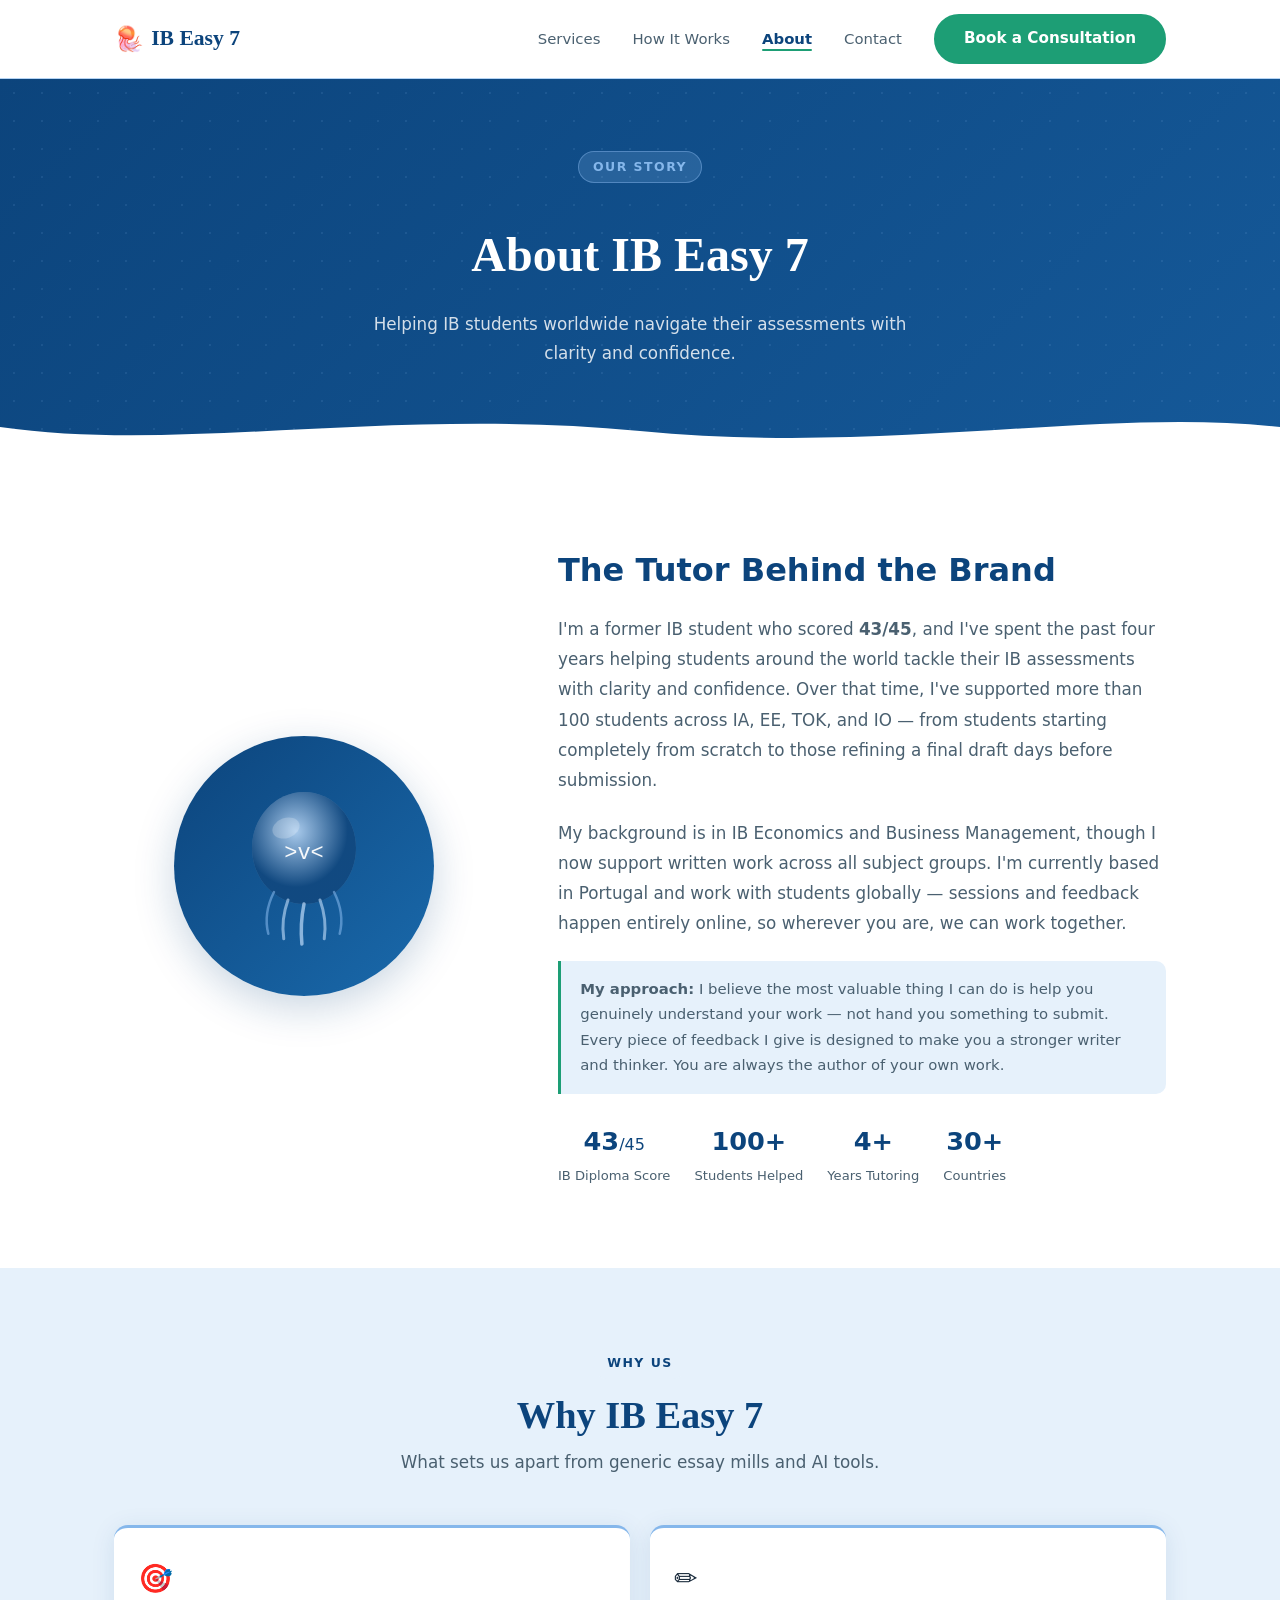
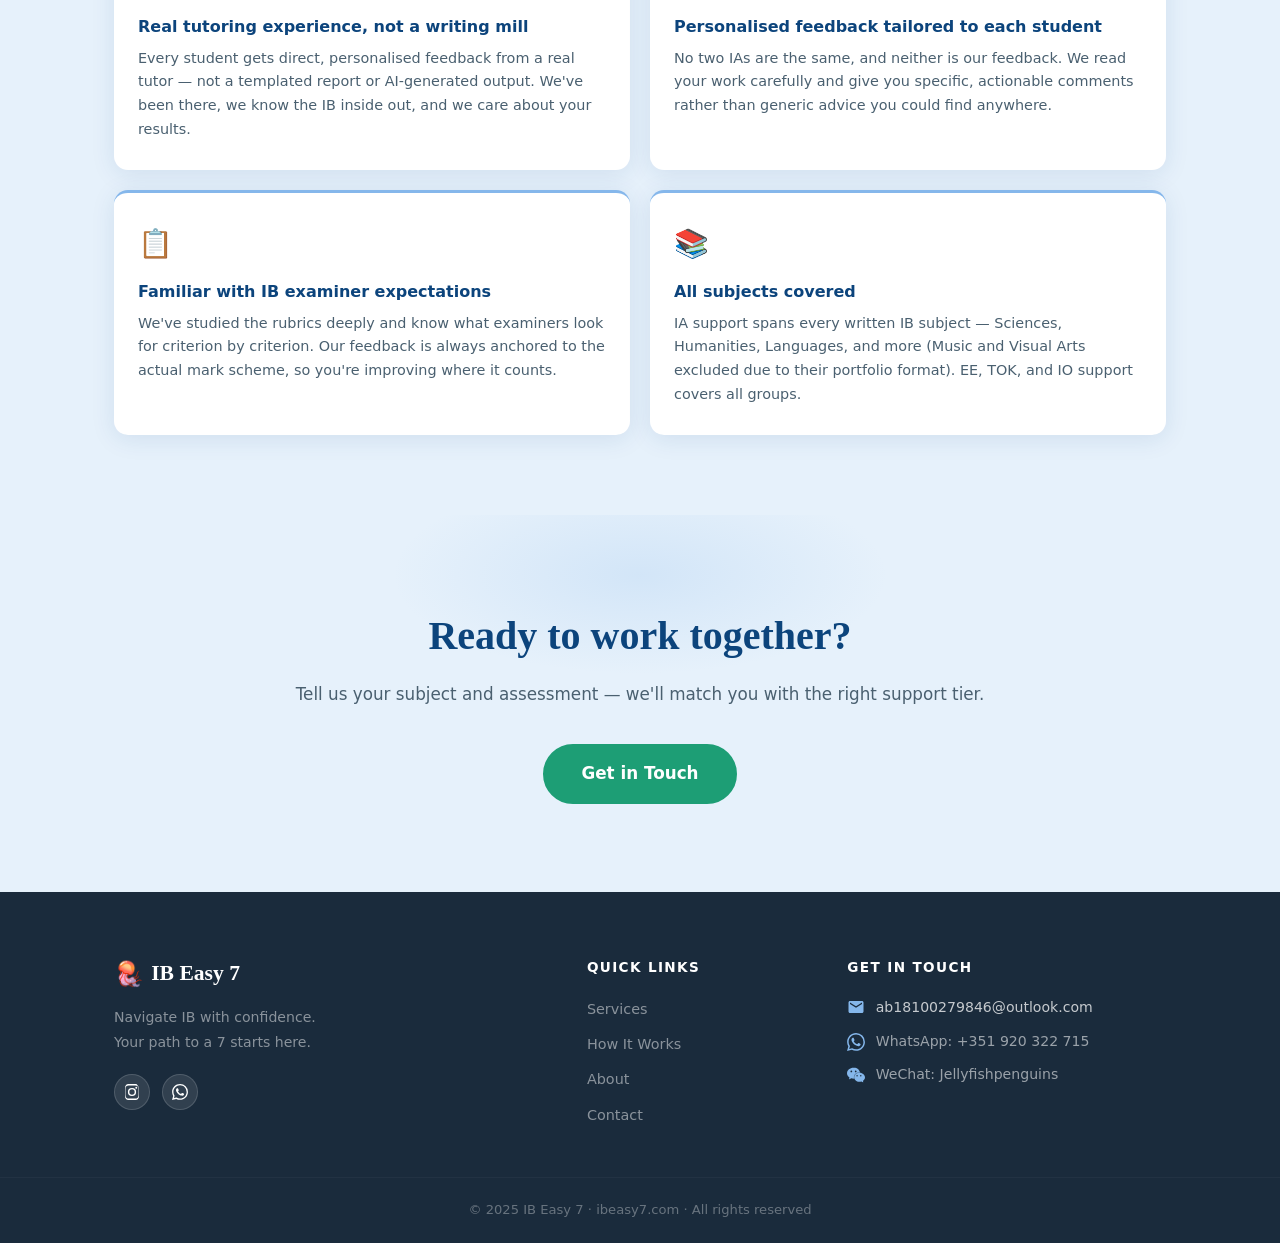
==== commit 5c058456: "Fix dead links, remove TikTok placeholder, improve mobile touch targets - Fix index.html logo href="" ====
--- a/about.html
+++ b/about.html
@@ -4,7 +4,7 @@
   <meta charset="UTF-8" />
   <meta name="viewport" content="width=device-width, initial-scale=1.0" />
   <meta name="description" content="About IB Easy 7 — meet the tutor behind the brand. 4+ years of IB tutoring experience, 100+ students helped, based in Portugal, working globally." />
-  <title>About — IB Easy 7</title>
+  <title>About Us — Meet Your IB Tutor | IB Easy 7</title>
   <link rel="stylesheet" href="css/style.css" />
 </head>
 <body>
--- a/css/style.css
+++ b/css/style.css
@@ -1300,7 +1300,8 @@
 }
 .channel-btn {
   display: inline-block;
-  padding: 0.6rem 1.3rem;
+  padding: 0.75rem 1.5rem;
+  min-height: 44px;
   border-radius: 8px;
   font-size: 0.9rem;
   font-weight: 600;
@@ -1308,6 +1309,7 @@
   text-decoration: none;
   transition: opacity 0.2s, transform 0.15s;
   align-self: flex-start;
+  line-height: 1.4;
 }
 .channel-btn:hover { opacity: 0.88; transform: translateY(-1px); }
 .channel-btn.btn-email      { background: var(--deep-blue); color: var(--white); }
@@ -1417,3 +1419,13 @@
   .form-row { grid-template-columns: 1fr; }
   .contact-form-wrap { padding: 1.75rem 1.25rem; }
 }
+@media (max-width: 480px) {
+  .about-stats-row { gap: 1rem; justify-content: space-between; }
+  .about-stat { flex: 0 0 calc(50% - 0.5rem); }
+  .channel-card { padding: 1.5rem 1.25rem; }
+  .channel-btn { width: 100%; text-align: center; align-self: stretch; }
+  .wechat-id-box { flex-direction: column; align-items: flex-start; }
+  .copy-btn { width: 100%; text-align: center; }
+  .value-cards { grid-template-columns: 1fr; }
+  .tok-group-sub-text { font-size: 0.85rem; }
+}
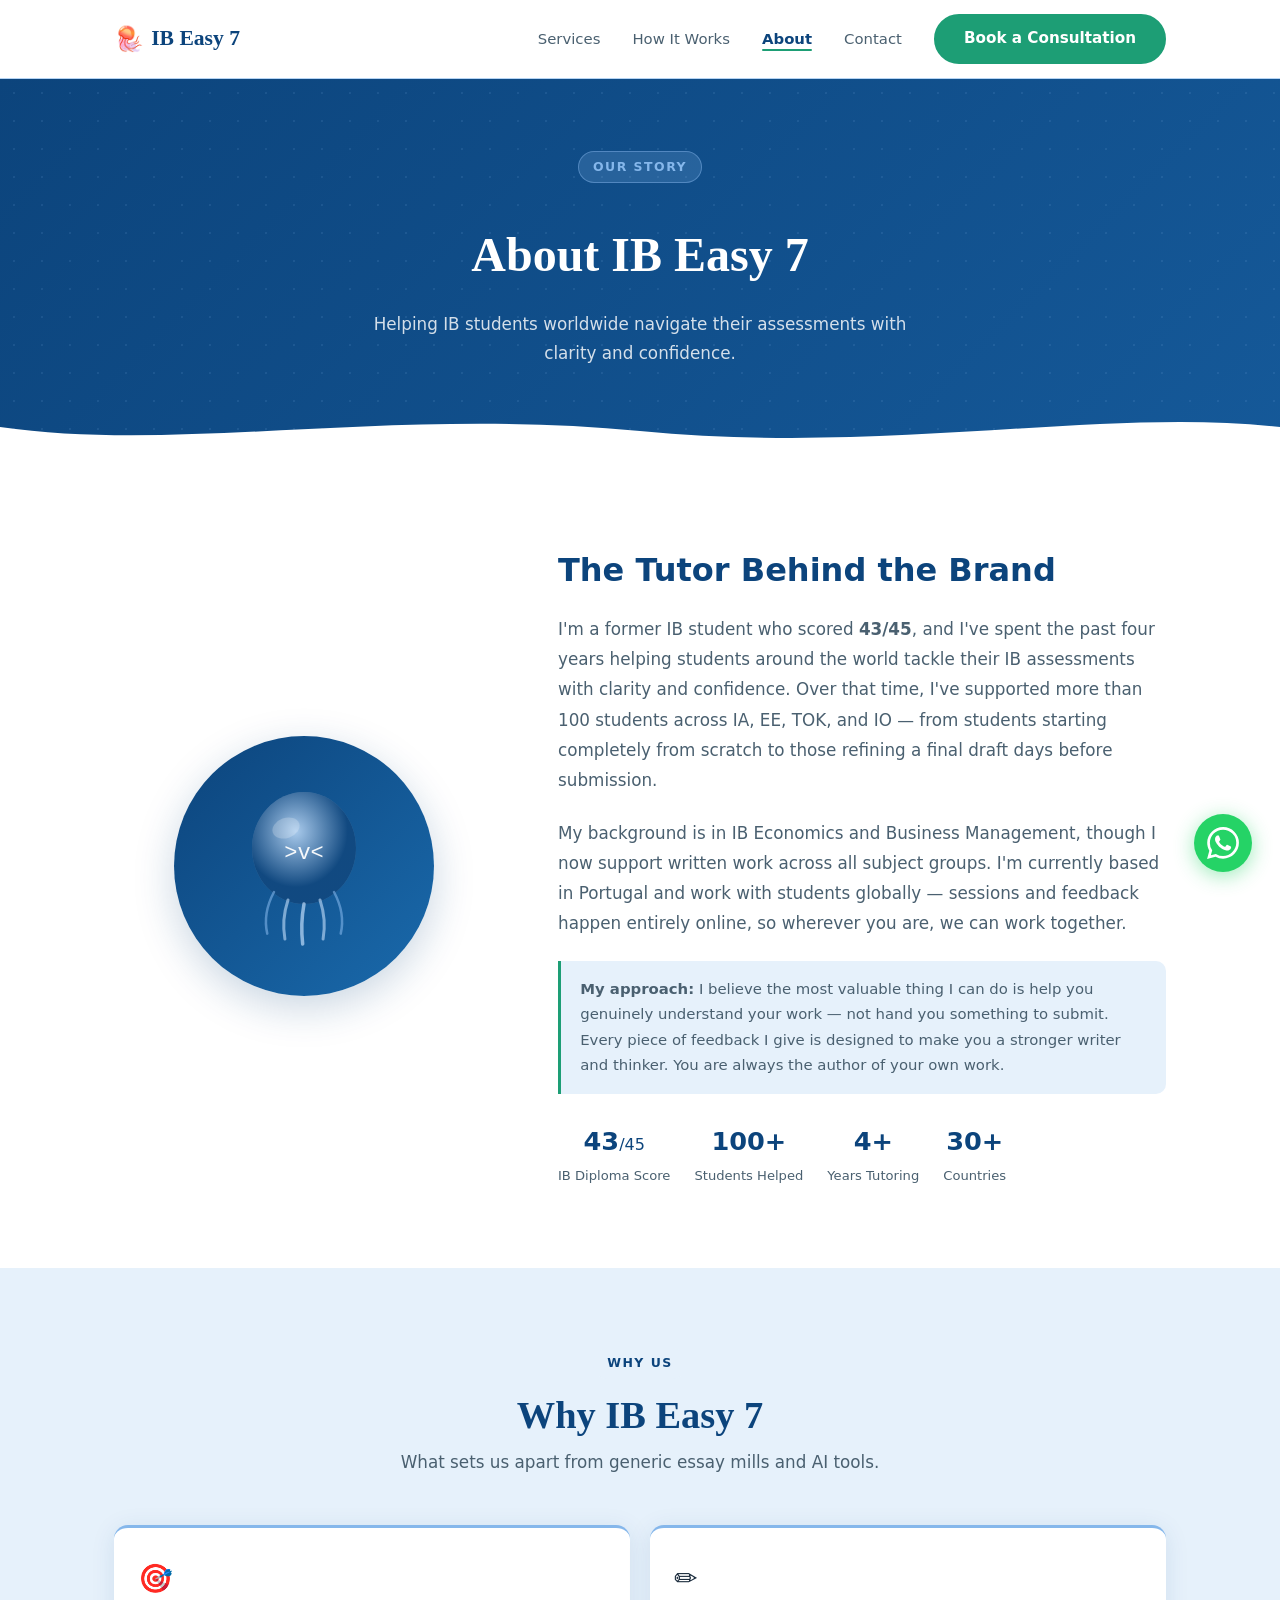
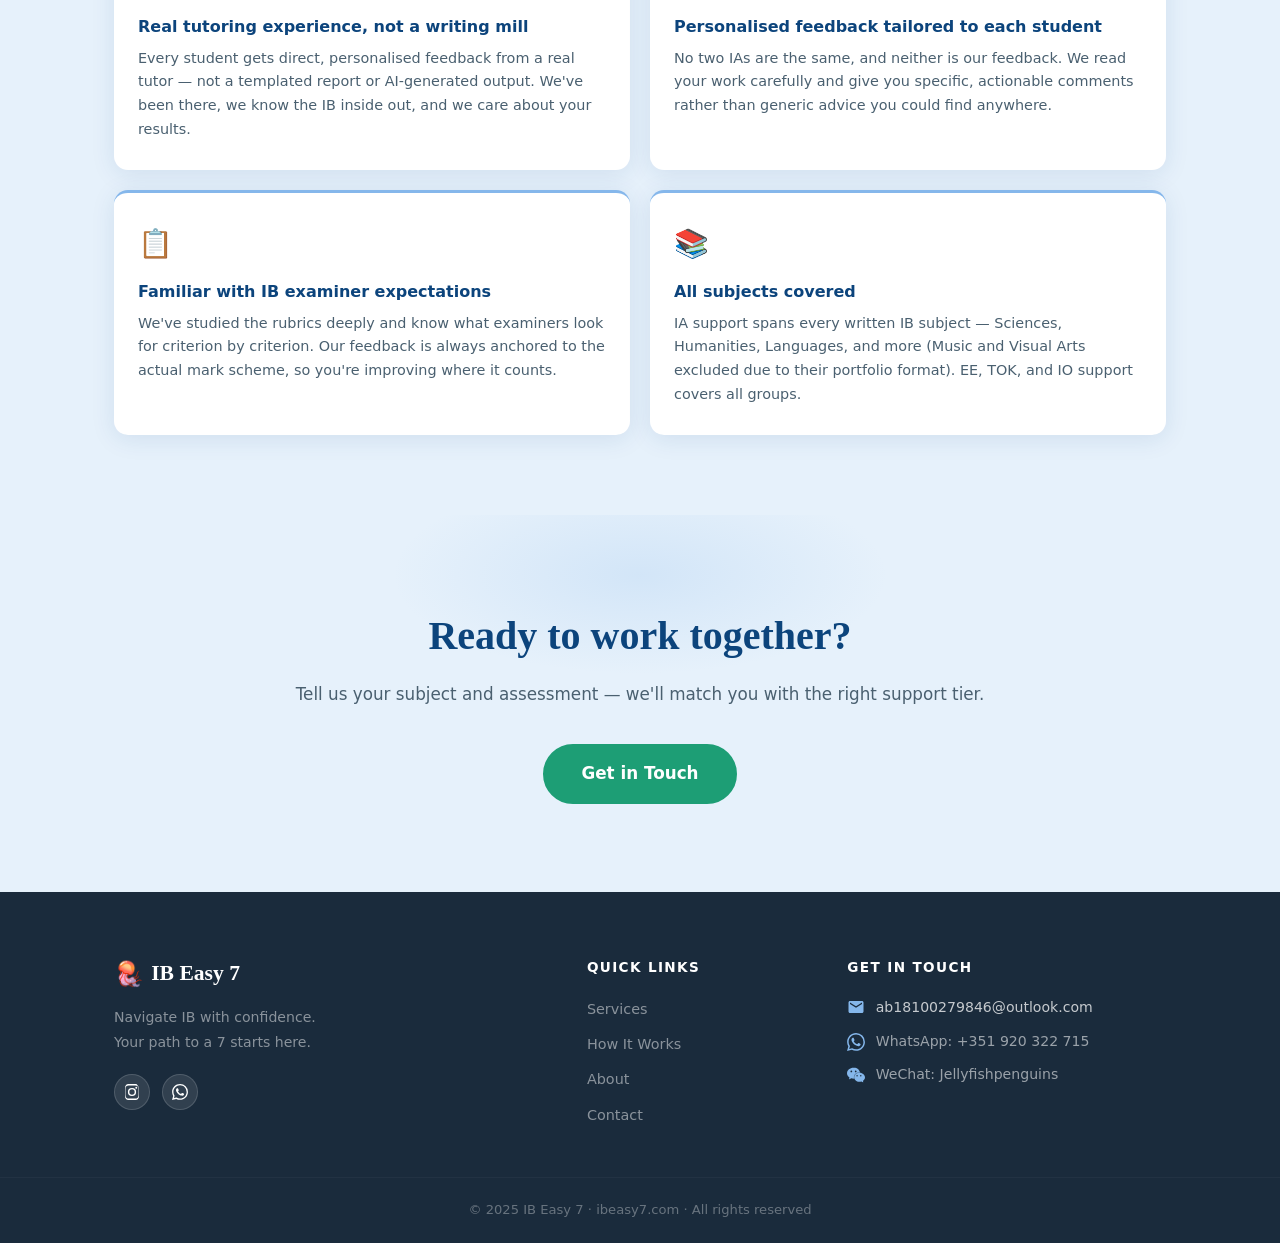
==== commit 69bc4a4c: "Add testimonials, guarantee, turnaround times, floating WhatsApp button - index.html: guarantee badg" ====
--- a/about.html
+++ b/about.html
@@ -278,5 +278,10 @@
     });
   </script>
 
+  <a href="https://wa.me/351920322715" class="whatsapp-float" aria-label="Chat on WhatsApp" target="_blank" rel="noopener">
+    <svg viewBox="0 0 24 24" xmlns="http://www.w3.org/2000/svg" aria-hidden="true"><path d="M17.472 14.382c-.297-.149-1.758-.867-2.03-.967-.273-.099-.471-.148-.67.15-.197.297-.767.966-.94 1.164-.173.199-.347.223-.644.075-.297-.15-1.255-.463-2.39-1.475-.883-.788-1.48-1.761-1.653-2.059-.173-.297-.018-.458.13-.606.134-.133.298-.347.446-.52.149-.174.198-.298.298-.497.099-.198.05-.371-.025-.52-.075-.149-.669-1.612-.916-2.207-.242-.579-.487-.5-.669-.51-.173-.008-.371-.01-.57-.01-.198 0-.52.074-.792.372-.272.297-1.04 1.016-1.04 2.479 0 1.462 1.065 2.875 1.213 3.074.149.198 2.096 3.2 5.077 4.487.709.306 1.262.489 1.694.625.712.227 1.36.195 1.871.118.571-.085 1.758-.719 2.006-1.413.248-.694.248-1.289.173-1.413-.074-.124-.272-.198-.57-.347m-5.421 7.403h-.004a9.87 9.87 0 0 1-5.031-1.378l-.361-.214-3.741.982.998-3.648-.235-.374a9.86 9.86 0 0 1-1.51-5.26c.001-5.45 4.436-9.884 9.888-9.884 2.64 0 5.122 1.03 6.988 2.898a9.825 9.825 0 0 1 2.893 6.994c-.003 5.45-4.437 9.884-9.885 9.884m8.413-18.297A11.815 11.815 0 0 0 12.05 0C5.495 0 .16 5.335.157 11.892c0 2.096.547 4.142 1.588 5.945L.057 24l6.305-1.654a11.882 11.882 0 0 0 5.683 1.448h.005c6.554 0 11.89-5.335 11.893-11.893a11.821 11.821 0 0 0-3.48-8.413z"/></svg>
+    <span class="wa-tooltip">Chat on WhatsApp</span>
+  </a>
+
 </body>
 </html>
--- a/css/style.css
+++ b/css/style.css
@@ -1429,3 +1429,215 @@
   .value-cards { grid-template-columns: 1fr; }
   .tok-group-sub-text { font-size: 0.85rem; }
 }
+
+/* ════════════════════════════════════════════════════════
+   FLOATING WHATSAPP BUTTON
+   ════════════════════════════════════════════════════════ */
+.whatsapp-float {
+  position: fixed;
+  bottom: 1.75rem;
+  right: 1.75rem;
+  width: 58px;
+  height: 58px;
+  background: #25D366;
+  border-radius: 50%;
+  display: flex;
+  align-items: center;
+  justify-content: center;
+  box-shadow: 0 4px 20px rgba(37,211,102,0.45);
+  z-index: 1000;
+  text-decoration: none;
+  transition: transform 0.2s ease, box-shadow 0.2s ease;
+}
+.whatsapp-float:hover { transform: scale(1.12); box-shadow: 0 6px 28px rgba(37,211,102,0.55); }
+.whatsapp-float svg { width: 32px; height: 32px; fill: #fff; }
+.whatsapp-float .wa-tooltip {
+  position: absolute;
+  right: 70px;
+  background: #333;
+  color: #fff;
+  font-size: 0.8rem;
+  white-space: nowrap;
+  padding: 0.35rem 0.75rem;
+  border-radius: 6px;
+  opacity: 0;
+  pointer-events: none;
+  transition: opacity 0.2s;
+}
+.whatsapp-float:hover .wa-tooltip { opacity: 1; }
+
+/* ════════════════════════════════════════════════════════
+   GUARANTEE BADGE
+   ════════════════════════════════════════════════════════ */
+.guarantee-badge {
+  display: inline-flex;
+  align-items: center;
+  gap: 0.5rem;
+  margin-top: 1.1rem;
+  font-size: 0.88rem;
+  color: rgba(255,255,255,0.82);
+}
+.guarantee-badge::before {
+  content: '✓';
+  display: inline-flex;
+  align-items: center;
+  justify-content: center;
+  width: 20px;
+  height: 20px;
+  background: var(--mint-green);
+  border-radius: 50%;
+  font-size: 0.75rem;
+  color: #fff;
+  flex-shrink: 0;
+  font-weight: 700;
+}
+.guarantee-strip {
+  background: rgba(29,158,117,0.1);
+  border: 1px solid rgba(29,158,117,0.25);
+  border-radius: 10px;
+  padding: 0.75rem 1.25rem;
+  display: flex;
+  align-items: center;
+  gap: 0.65rem;
+  font-size: 0.88rem;
+  color: var(--text-mid);
+  margin-top: 2rem;
+}
+.guarantee-strip::before {
+  content: '✓';
+  display: inline-flex;
+  align-items: center;
+  justify-content: center;
+  width: 22px;
+  height: 22px;
+  background: var(--mint-green);
+  border-radius: 50%;
+  font-size: 0.78rem;
+  color: #fff;
+  flex-shrink: 0;
+  font-weight: 700;
+}
+
+/* ════════════════════════════════════════════════════════
+   TURNAROUND INFO BOX (services page)
+   ════════════════════════════════════════════════════════ */
+.turnaround-section { padding: 2rem 0 0; background: var(--white); }
+.turnaround-box {
+  display: flex;
+  gap: 0;
+  border: 1px solid rgba(12,68,124,0.12);
+  border-radius: var(--radius);
+  overflow: hidden;
+  box-shadow: var(--shadow);
+}
+.turnaround-item {
+  flex: 1;
+  padding: 1.25rem 1.5rem;
+  text-align: center;
+  border-right: 1px solid rgba(12,68,124,0.1);
+}
+.turnaround-item:last-child { border-right: none; }
+.turnaround-tier {
+  font-size: 0.78rem;
+  font-weight: 700;
+  text-transform: uppercase;
+  letter-spacing: 0.06em;
+  color: var(--text-mid);
+  margin-bottom: 0.35rem;
+}
+.turnaround-time {
+  font-size: 1.05rem;
+  font-weight: 700;
+  color: var(--deep-blue);
+}
+.turnaround-note {
+  font-size: 0.78rem;
+  color: var(--text-mid);
+  margin-top: 0.2rem;
+}
+@media (max-width: 600px) {
+  .turnaround-box { flex-direction: column; }
+  .turnaround-item { border-right: none; border-bottom: 1px solid rgba(12,68,124,0.1); }
+  .turnaround-item:last-child { border-bottom: none; }
+}
+
+/* ════════════════════════════════════════════════════════
+   TESTIMONIALS
+   ════════════════════════════════════════════════════════ */
+.testimonials {
+  padding: 5rem 0;
+  background: var(--pearl-white);
+}
+.testimonials-grid {
+  display: grid;
+  grid-template-columns: repeat(2, 1fr);
+  gap: 1.25rem;
+  margin-top: 0;
+}
+.testimonial-card {
+  background: var(--white);
+  border-radius: var(--radius);
+  padding: 1.75rem 1.6rem;
+  box-shadow: var(--shadow);
+  display: flex;
+  flex-direction: column;
+  gap: 1rem;
+  transition: transform 0.25s ease, box-shadow 0.25s ease;
+  position: relative;
+}
+.testimonial-card:hover { transform: translateY(-3px); box-shadow: var(--shadow-lg); }
+.testimonial-card::before {
+  content: '\201C';
+  font-size: 4rem;
+  line-height: 1;
+  color: var(--sky-blue);
+  opacity: 0.35;
+  position: absolute;
+  top: 0.75rem;
+  left: 1.2rem;
+  font-family: Georgia, serif;
+}
+.testimonial-stars {
+  display: flex;
+  gap: 0.15rem;
+  color: #F59E0B;
+  font-size: 0.9rem;
+}
+.testimonial-text {
+  font-size: 0.93rem;
+  color: var(--text-mid);
+  line-height: 1.75;
+  margin: 0;
+  padding-top: 0.5rem;
+}
+.testimonial-author {
+  display: flex;
+  flex-direction: column;
+  gap: 0.15rem;
+  margin-top: auto;
+  padding-top: 0.75rem;
+  border-top: 1px solid var(--pearl-white);
+}
+.testimonial-name {
+  font-size: 0.9rem;
+  font-weight: 700;
+  color: var(--deep-blue);
+}
+.testimonial-meta {
+  font-size: 0.8rem;
+  color: var(--text-mid);
+}
+.testimonial-result {
+  display: inline-block;
+  margin-top: 0.2rem;
+  background: rgba(29,158,117,0.1);
+  color: var(--mint-green);
+  border-radius: 20px;
+  padding: 0.15rem 0.65rem;
+  font-size: 0.78rem;
+  font-weight: 700;
+  align-self: flex-start;
+}
+@media (max-width: 700px) {
+  .testimonials-grid { grid-template-columns: 1fr; }
+}
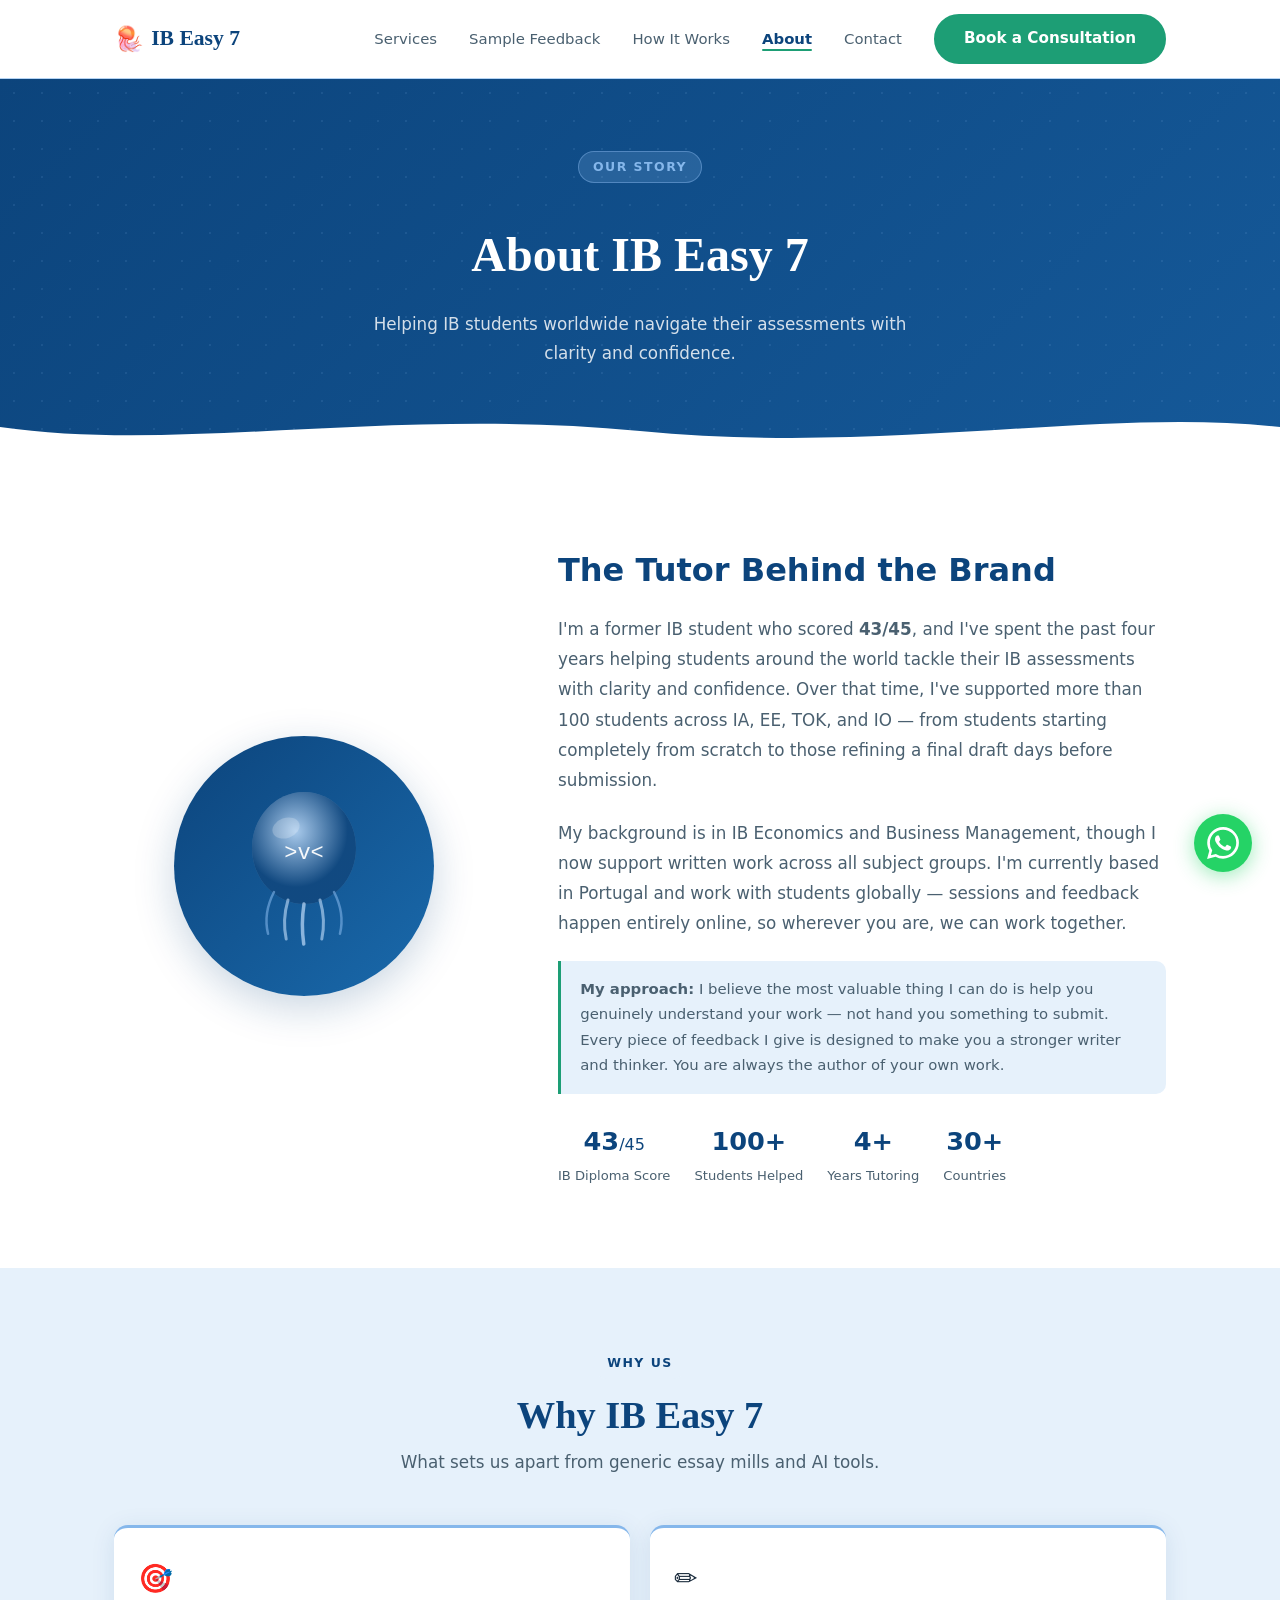
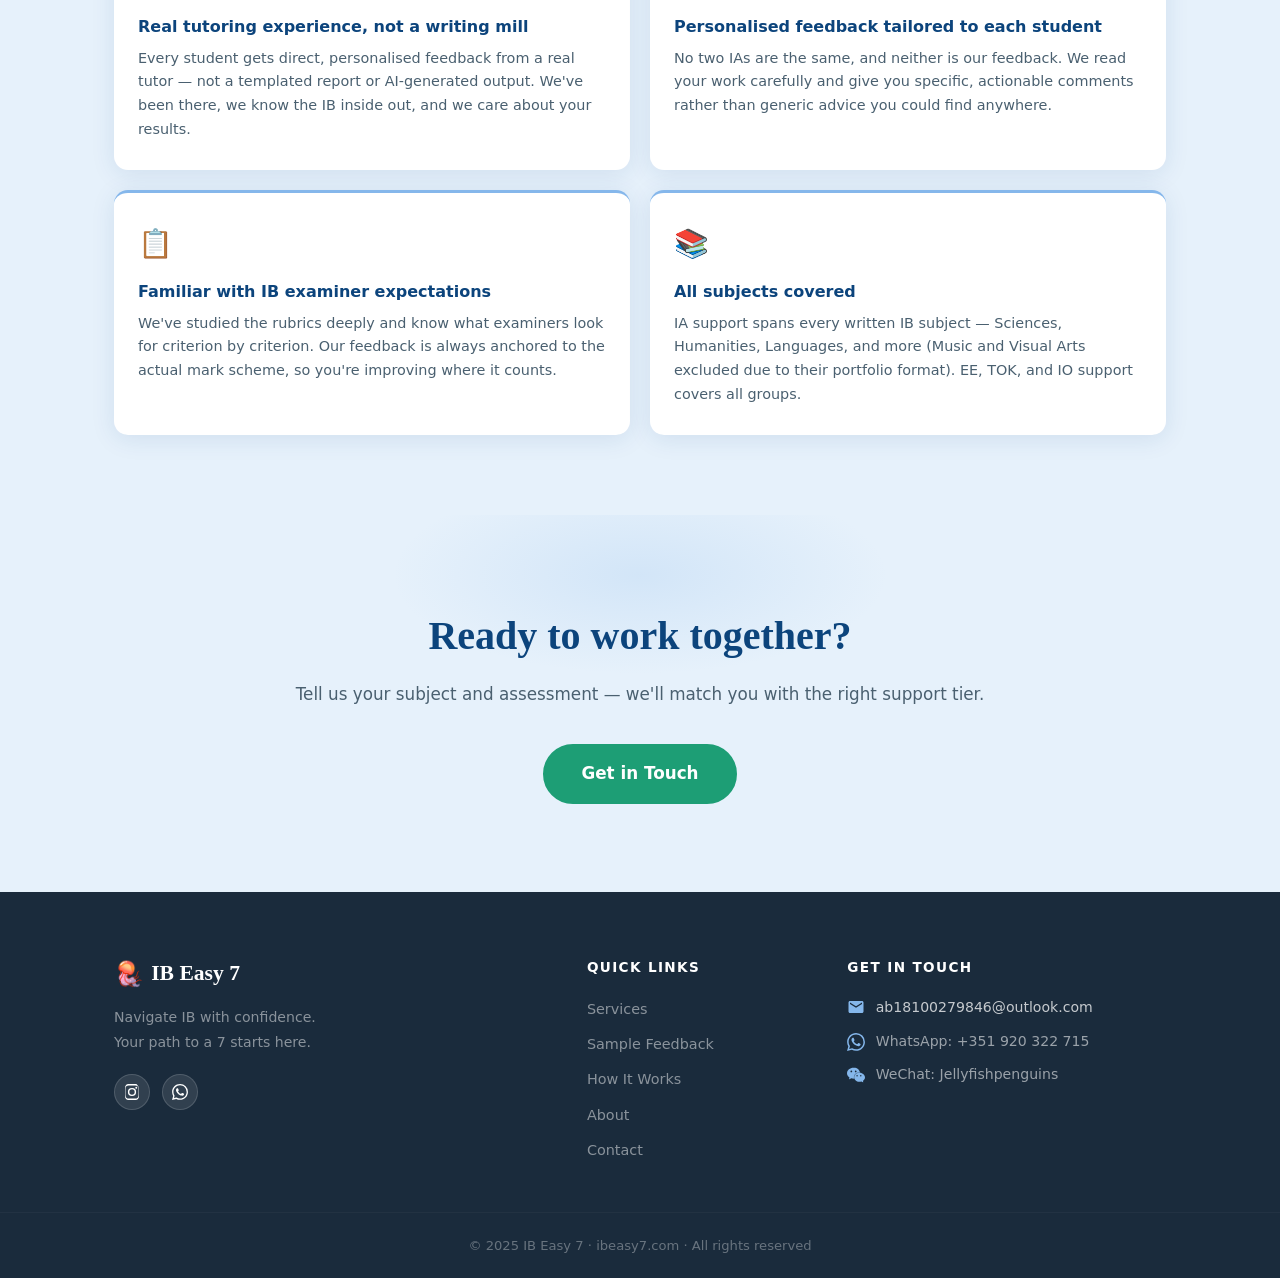
==== commit bf703f29: "Add GA4 analytics (G-6FNQQYEGJR) to all pages" ====
--- a/about.html
+++ b/about.html
@@ -6,6 +6,13 @@
   <meta name="description" content="About IB Easy 7 — meet the tutor behind the brand. 4+ years of IB tutoring experience, 100+ students helped, based in Portugal, working globally." />
   <title>About Us — Meet Your IB Tutor | IB Easy 7</title>
   <link rel="stylesheet" href="css/style.css" />
+  <script async src="https://www.googletagmanager.com/gtag/js?id=G-6FNQQYEGJR"></script>
+  <script>
+    window.dataLayer = window.dataLayer || [];
+    function gtag(){dataLayer.push(arguments);}
+    gtag('js', new Date());
+    gtag('config', 'G-6FNQQYEGJR');
+  </script>
 </head>
 <body>
 
@@ -21,6 +28,7 @@
       </button>
       <ul class="nav-links" role="list">
         <li><a href="services.html">Services</a></li>
+        <li><a href="samples.html">Sample Feedback</a></li>
         <li><a href="index.html#how-it-works">How It Works</a></li>
         <li><a href="about.html" class="nav-active" aria-current="page">About</a></li>
         <li><a href="contact.html">Contact</a></li>
@@ -228,6 +236,7 @@
           <h4>Quick Links</h4>
           <ul class="footer-links-col">
             <li><a href="services.html">Services</a></li>
+            <li><a href="samples.html">Sample Feedback</a></li>
             <li><a href="index.html#how-it-works">How It Works</a></li>
             <li><a href="about.html">About</a></li>
             <li><a href="contact.html">Contact</a></li>
--- a/css/style.css
+++ b/css/style.css
@@ -1570,7 +1570,7 @@
 }
 .testimonials-grid {
   display: grid;
-  grid-template-columns: repeat(2, 1fr);
+  grid-template-columns: repeat(3, 1fr);
   gap: 1.25rem;
   margin-top: 0;
 }
@@ -1638,6 +1638,187 @@
   font-weight: 700;
   align-self: flex-start;
 }
+@media (max-width: 980px) {
+  .testimonials-grid { grid-template-columns: repeat(2, 1fr); }
+}
 @media (max-width: 700px) {
   .testimonials-grid { grid-template-columns: 1fr; }
 }
+
+/* ── Outcome stats bar (below testimonials) ── */
+.outcome-bar {
+  display: flex;
+  justify-content: center;
+  gap: 0;
+  margin-top: 3rem;
+  background: var(--white);
+  border: 1px solid rgba(12,68,124,0.1);
+  border-radius: var(--radius);
+  box-shadow: var(--shadow);
+  overflow: hidden;
+}
+.outcome-item {
+  flex: 1;
+  text-align: center;
+  padding: 1.5rem 1rem;
+  border-right: 1px solid rgba(12,68,124,0.1);
+}
+.outcome-item:last-child { border-right: none; }
+.outcome-num {
+  display: block;
+  font-family: var(--font-serif);
+  font-size: 1.8rem;
+  font-weight: 700;
+  color: var(--deep-blue);
+}
+.outcome-label {
+  display: block;
+  font-size: 0.8rem;
+  color: var(--text-mid);
+  margin-top: 0.2rem;
+}
+@media (max-width: 700px) {
+  .outcome-bar { flex-wrap: wrap; }
+  .outcome-item { flex: 0 0 50%; border-right: 1px solid rgba(12,68,124,0.1); border-bottom: 1px solid rgba(12,68,124,0.1); }
+  .outcome-item:nth-child(2n) { border-right: none; }
+  .outcome-item:nth-last-child(-n+2) { border-bottom: none; }
+}
+
+/* ════════════════════════════════════════════════════════
+   SAMPLE FEEDBACK PAGE
+   ════════════════════════════════════════════════════════ */
+.sample-disclaimer {
+  background: rgba(133,183,235,0.12);
+  border: 1px solid rgba(133,183,235,0.35);
+  border-radius: 10px;
+  padding: 1rem 1.4rem;
+  display: flex;
+  align-items: flex-start;
+  gap: 0.75rem;
+  font-size: 0.88rem;
+  color: var(--text-mid);
+  line-height: 1.7;
+  margin-bottom: 3rem;
+}
+.sample-disclaimer .sd-icon {
+  flex-shrink: 0;
+  width: 22px;
+  height: 22px;
+  border-radius: 50%;
+  background: var(--deep-blue);
+  color: #fff;
+  display: flex;
+  align-items: center;
+  justify-content: center;
+  font-size: 0.8rem;
+  font-weight: 700;
+}
+
+.sample-block { padding: 4rem 0; }
+.sample-block.alt-bg { background: var(--pearl-white); }
+.sample-grid {
+  display: grid;
+  grid-template-columns: 1.1fr 1fr;
+  gap: 2rem;
+  align-items: start;
+}
+.sample-doc-card {
+  background: var(--white);
+  border-radius: var(--radius);
+  box-shadow: var(--shadow);
+  border: 1px solid rgba(12,68,124,0.08);
+  padding: 1.75rem 1.6rem;
+}
+.sample-doc-label {
+  font-size: 0.78rem;
+  font-weight: 700;
+  text-transform: uppercase;
+  letter-spacing: 0.06em;
+  color: var(--text-light);
+  margin-bottom: 0.9rem;
+}
+.sample-doc-text {
+  font-family: Georgia, 'Times New Roman', serif;
+  font-size: 0.97rem;
+  line-height: 1.9;
+  color: var(--text-dark);
+}
+.sample-mark {
+  background: rgba(245,158,11,0.18);
+  border-bottom: 2px solid #F59E0B;
+  padding: 0 1px;
+  position: relative;
+}
+.sample-mark sup {
+  background: #F59E0B;
+  color: #fff;
+  font-size: 0.62rem;
+  font-weight: 700;
+  padding: 1px 4px;
+  border-radius: 4px;
+  margin-left: 2px;
+}
+
+.sample-comments { display: flex; flex-direction: column; gap: 0.9rem; }
+.sample-comment {
+  background: var(--white);
+  border-left: 3px solid var(--mint-green);
+  border-radius: 0 10px 10px 0;
+  box-shadow: var(--shadow);
+  padding: 0.9rem 1.1rem;
+}
+.sample-comment-num {
+  display: inline-flex;
+  align-items: center;
+  justify-content: center;
+  width: 20px;
+  height: 20px;
+  background: #F59E0B;
+  color: #fff;
+  border-radius: 5px;
+  font-size: 0.72rem;
+  font-weight: 700;
+  margin-right: 0.5rem;
+  flex-shrink: 0;
+}
+.sample-comment-crit {
+  font-size: 0.72rem;
+  font-weight: 700;
+  text-transform: uppercase;
+  letter-spacing: 0.05em;
+  color: var(--deep-blue);
+  display: block;
+  margin-bottom: 0.3rem;
+}
+.sample-comment p {
+  font-size: 0.88rem;
+  color: var(--text-mid);
+  line-height: 1.7;
+  margin: 0;
+  display: inline;
+}
+
+@media (max-width: 820px) {
+  .sample-grid { grid-template-columns: 1fr; gap: 1.25rem; }
+}
+
+/* ── Sample download button ── */
+.sample-download {
+  margin-top: 1.4rem;
+  text-align: center;
+}
+.sample-download a {
+  display: inline-flex;
+  align-items: center;
+  gap: 0.5rem;
+  background: var(--white);
+  border: 1.5px solid var(--deep-blue);
+  color: var(--deep-blue);
+  font-weight: 600;
+  font-size: 0.9rem;
+  padding: 0.65rem 1.4rem;
+  border-radius: 50px;
+  transition: background 0.2s, color 0.2s;
+}
+.sample-download a:hover { background: var(--deep-blue); color: var(--white); }
+.sample-download a svg { width: 16px; height: 16px; fill: currentColor; }
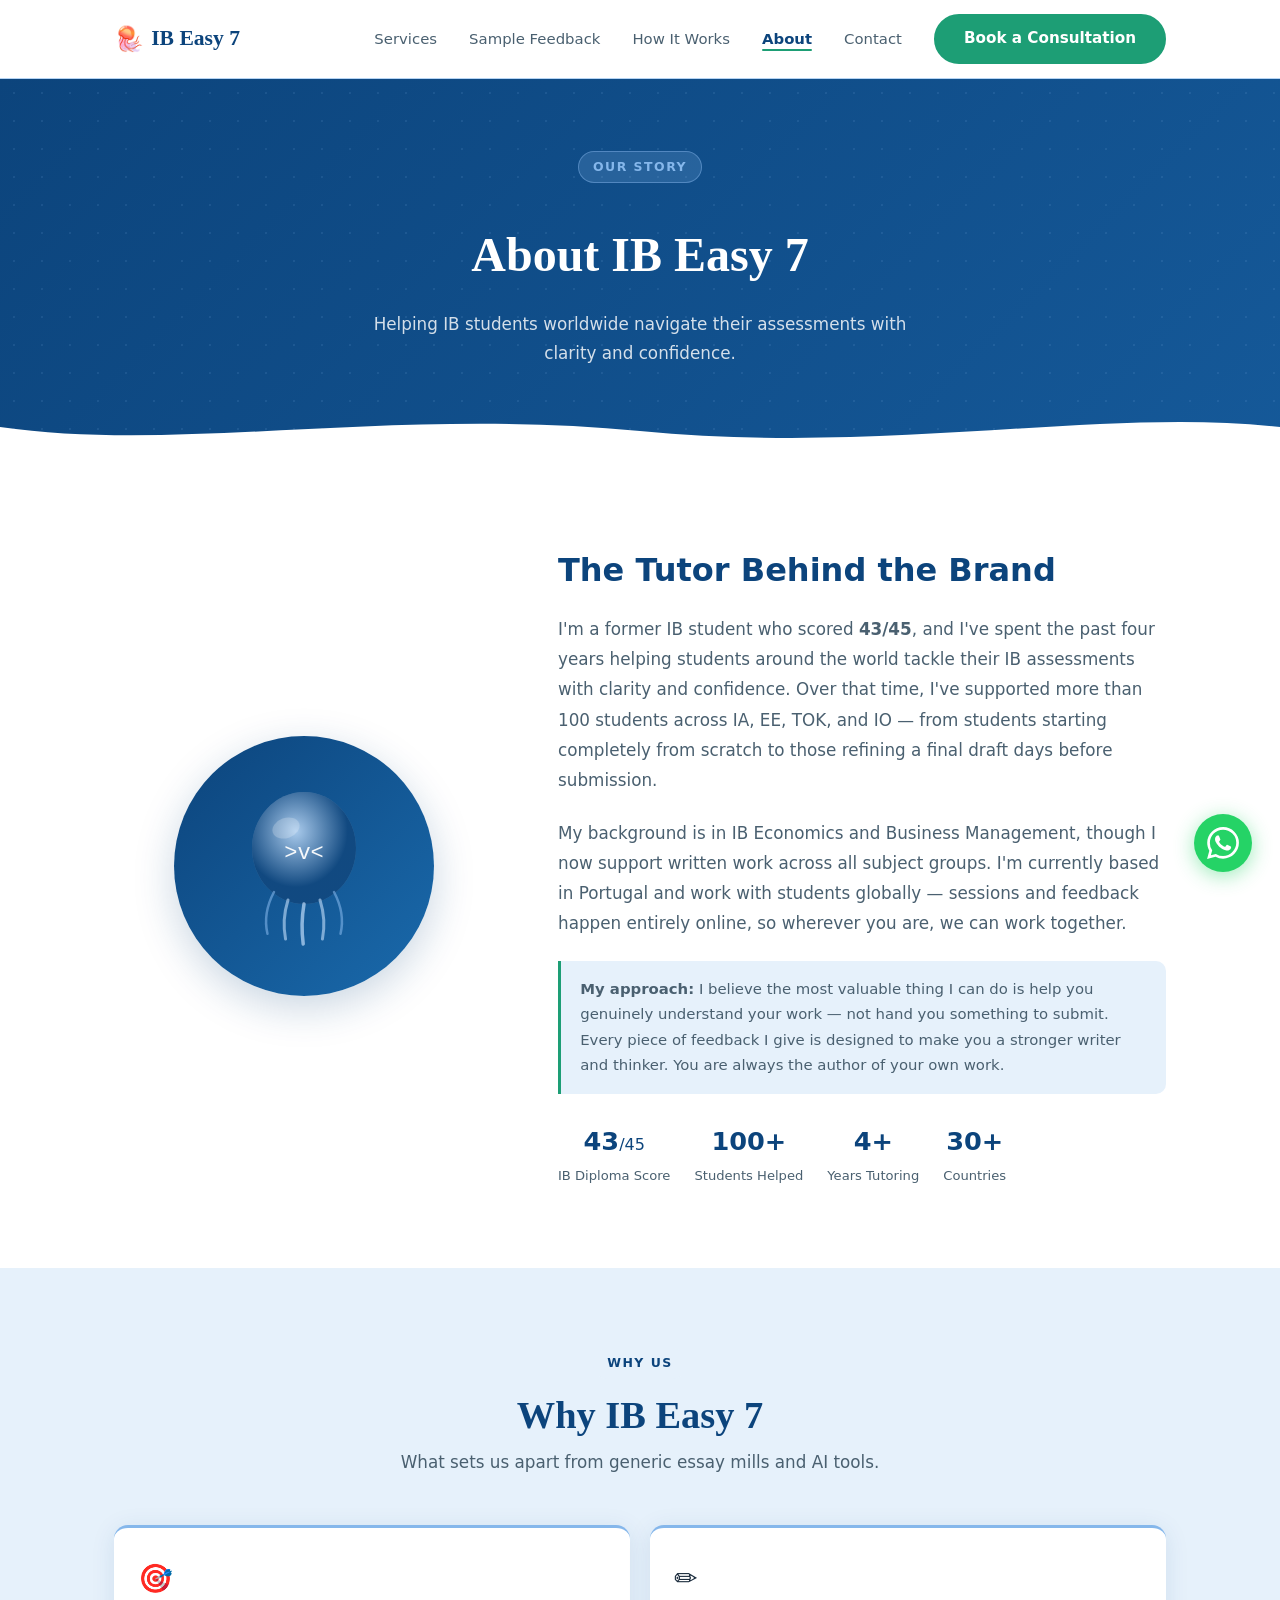
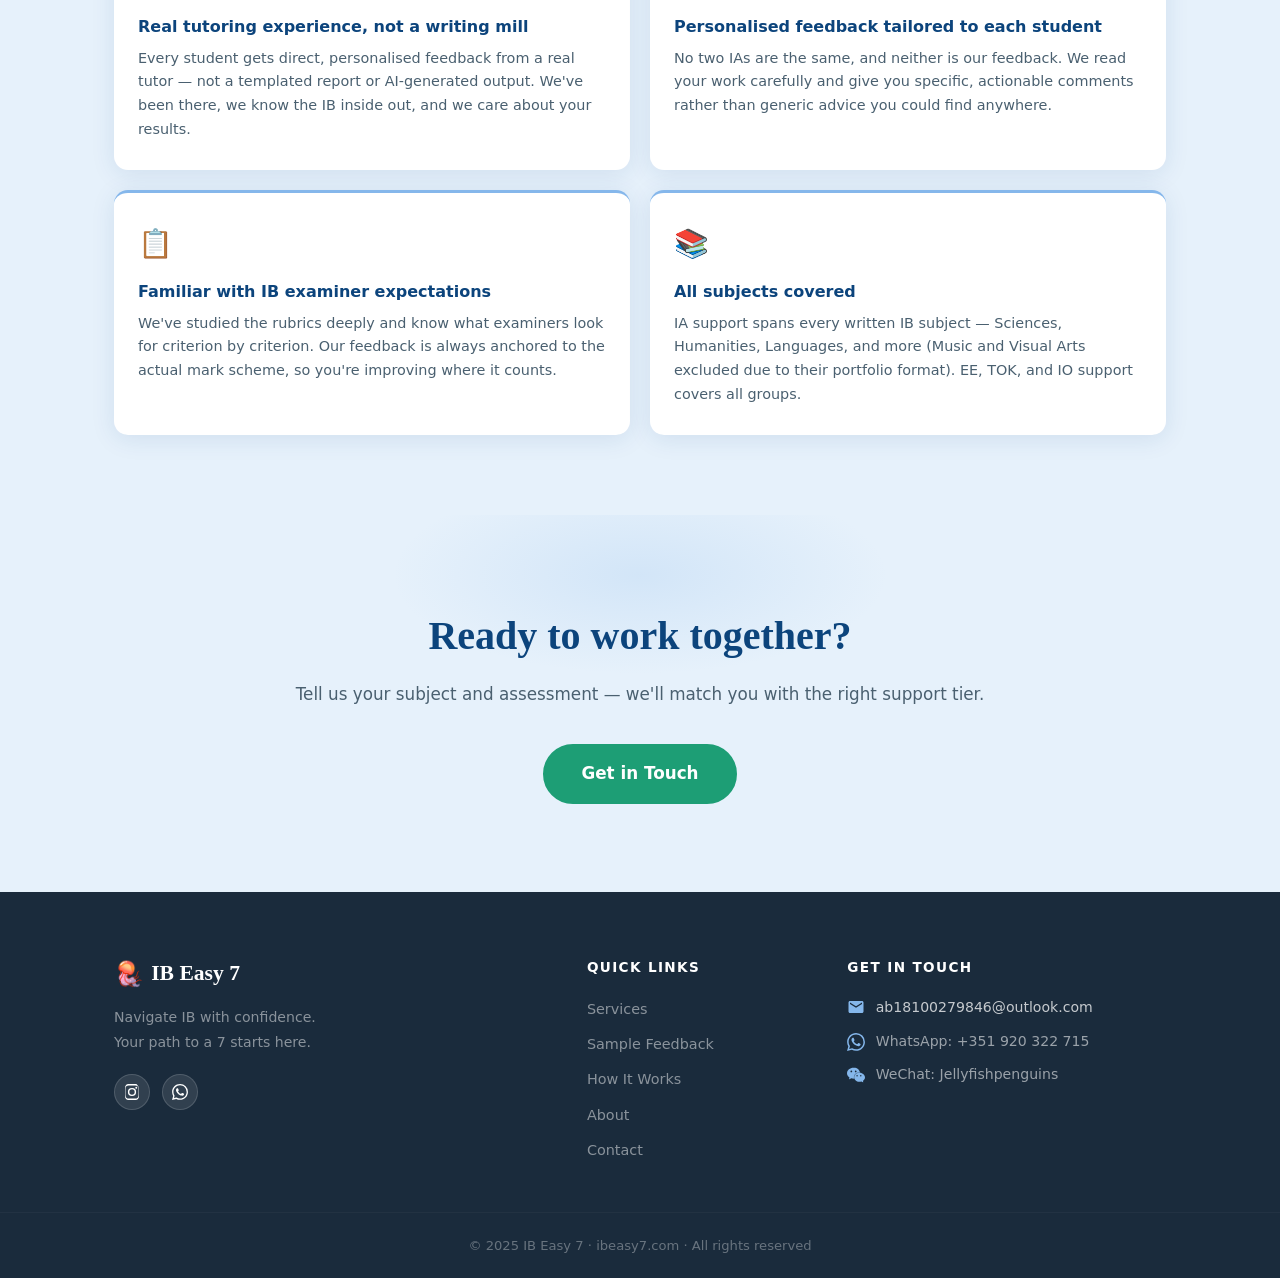
==== commit b879b13e: "Add Open Graph and Twitter Card meta tags to all pages" ====
--- a/about.html
+++ b/about.html
@@ -4,6 +4,14 @@
   <meta charset="UTF-8" />
   <meta name="viewport" content="width=device-width, initial-scale=1.0" />
   <meta name="description" content="About IB Easy 7 — meet the tutor behind the brand. 4+ years of IB tutoring experience, 100+ students helped, based in Portugal, working globally." />
+  <meta property="og:type" content="website" />
+  <meta property="og:site_name" content="IB Easy 7" />
+  <meta property="og:url" content="https://ibeasy7.com/about.html" />
+  <meta property="og:title" content="About Us — Meet Your IB Tutor | IB Easy 7" />
+  <meta property="og:description" content="4+ years of IB tutoring experience, 100+ students helped, 43/45 score. Based in Portugal, working with students worldwide." />
+  <meta name="twitter:card" content="summary" />
+  <meta name="twitter:title" content="About Us — Meet Your IB Tutor | IB Easy 7" />
+  <meta name="twitter:description" content="4+ years of IB tutoring experience, 100+ students helped, 43/45 score. Based in Portugal, working with students worldwide." />
   <title>About Us — Meet Your IB Tutor | IB Easy 7</title>
   <link rel="stylesheet" href="css/style.css" />
   <script async src="https://www.googletagmanager.com/gtag/js?id=G-6FNQQYEGJR"></script>
